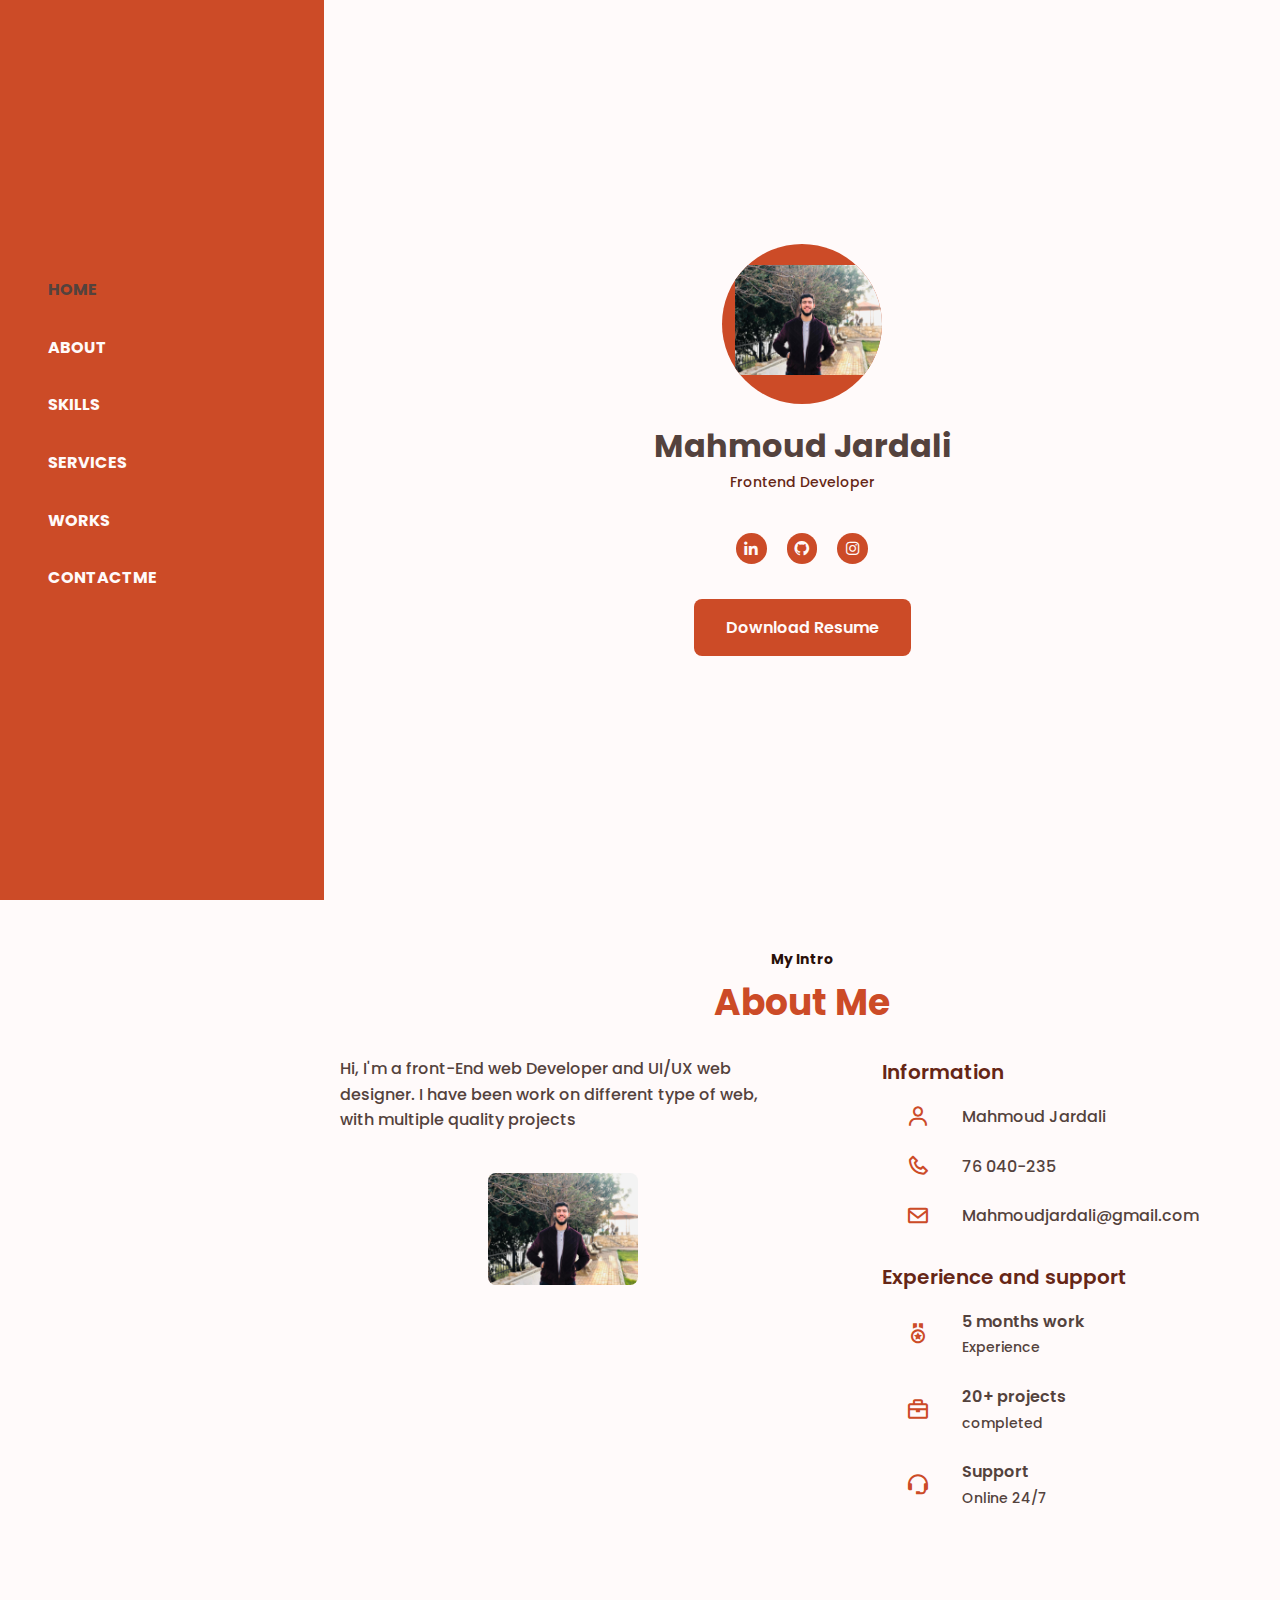
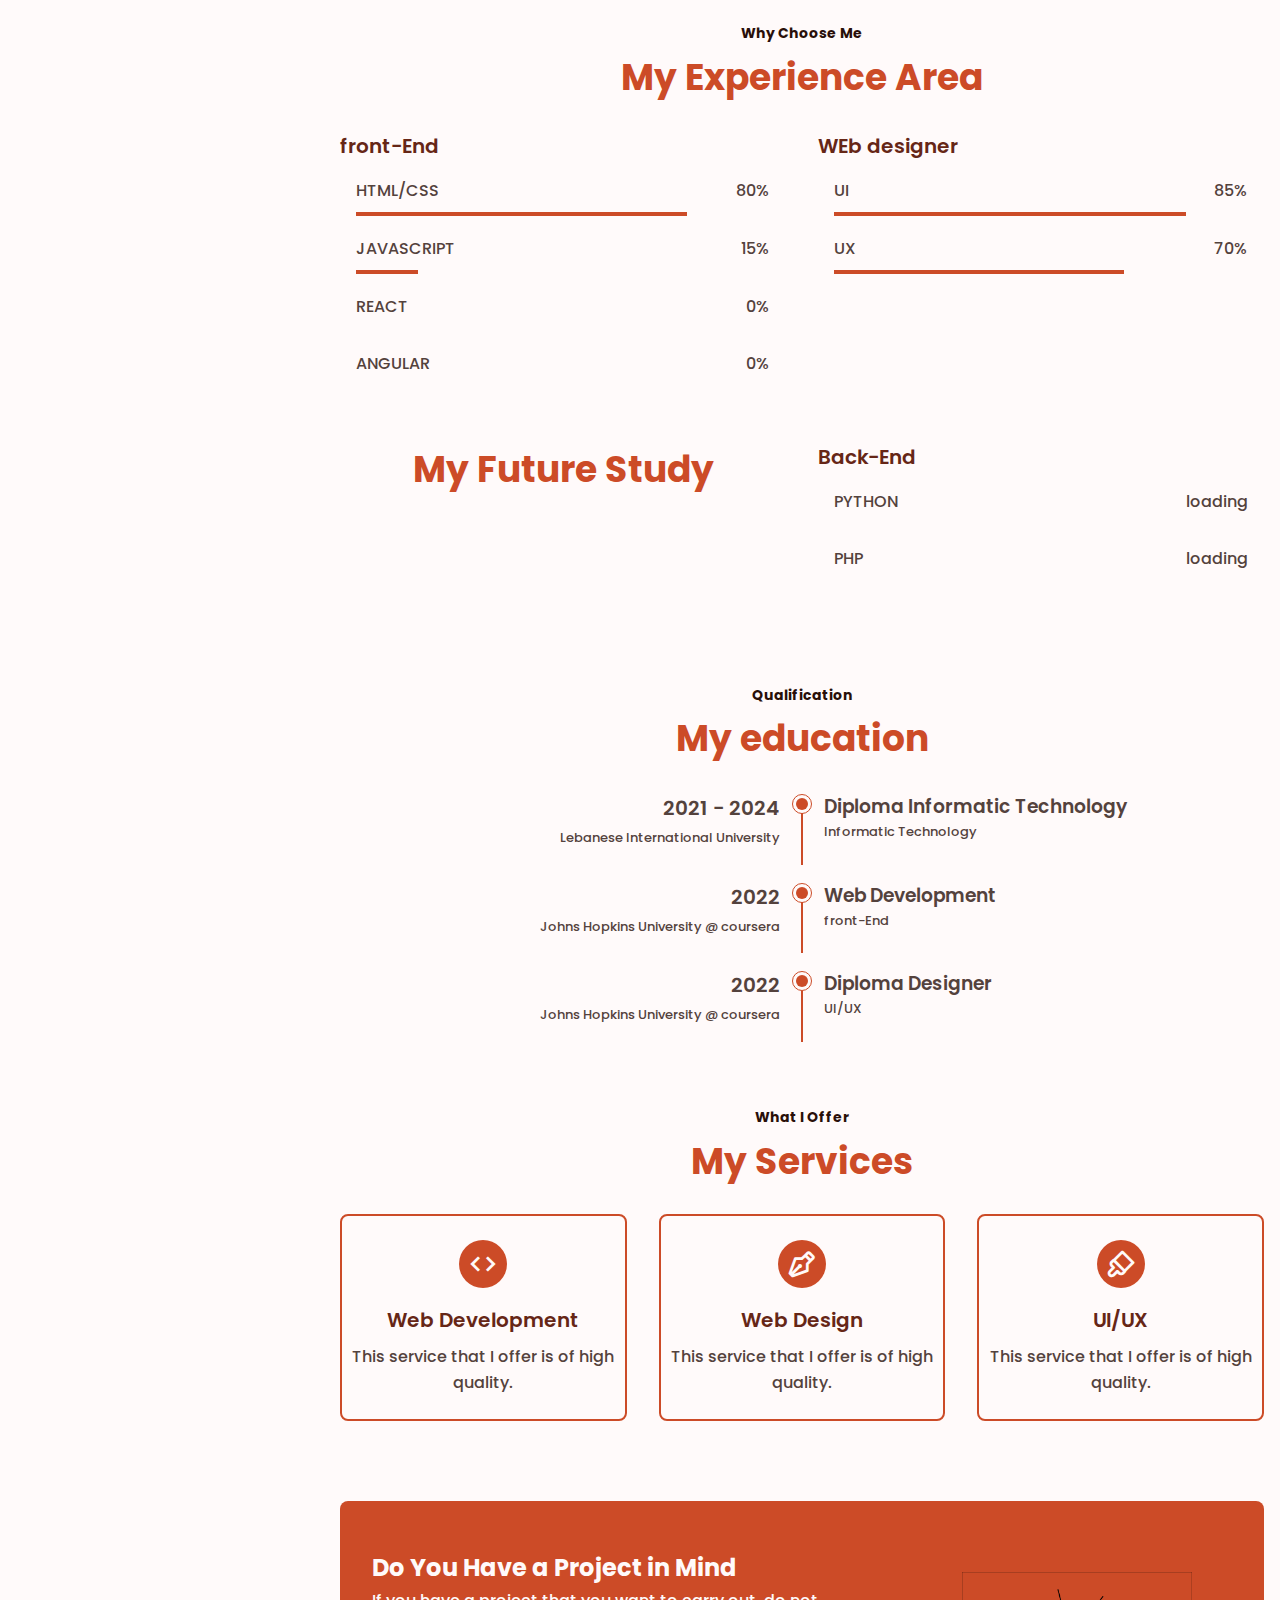
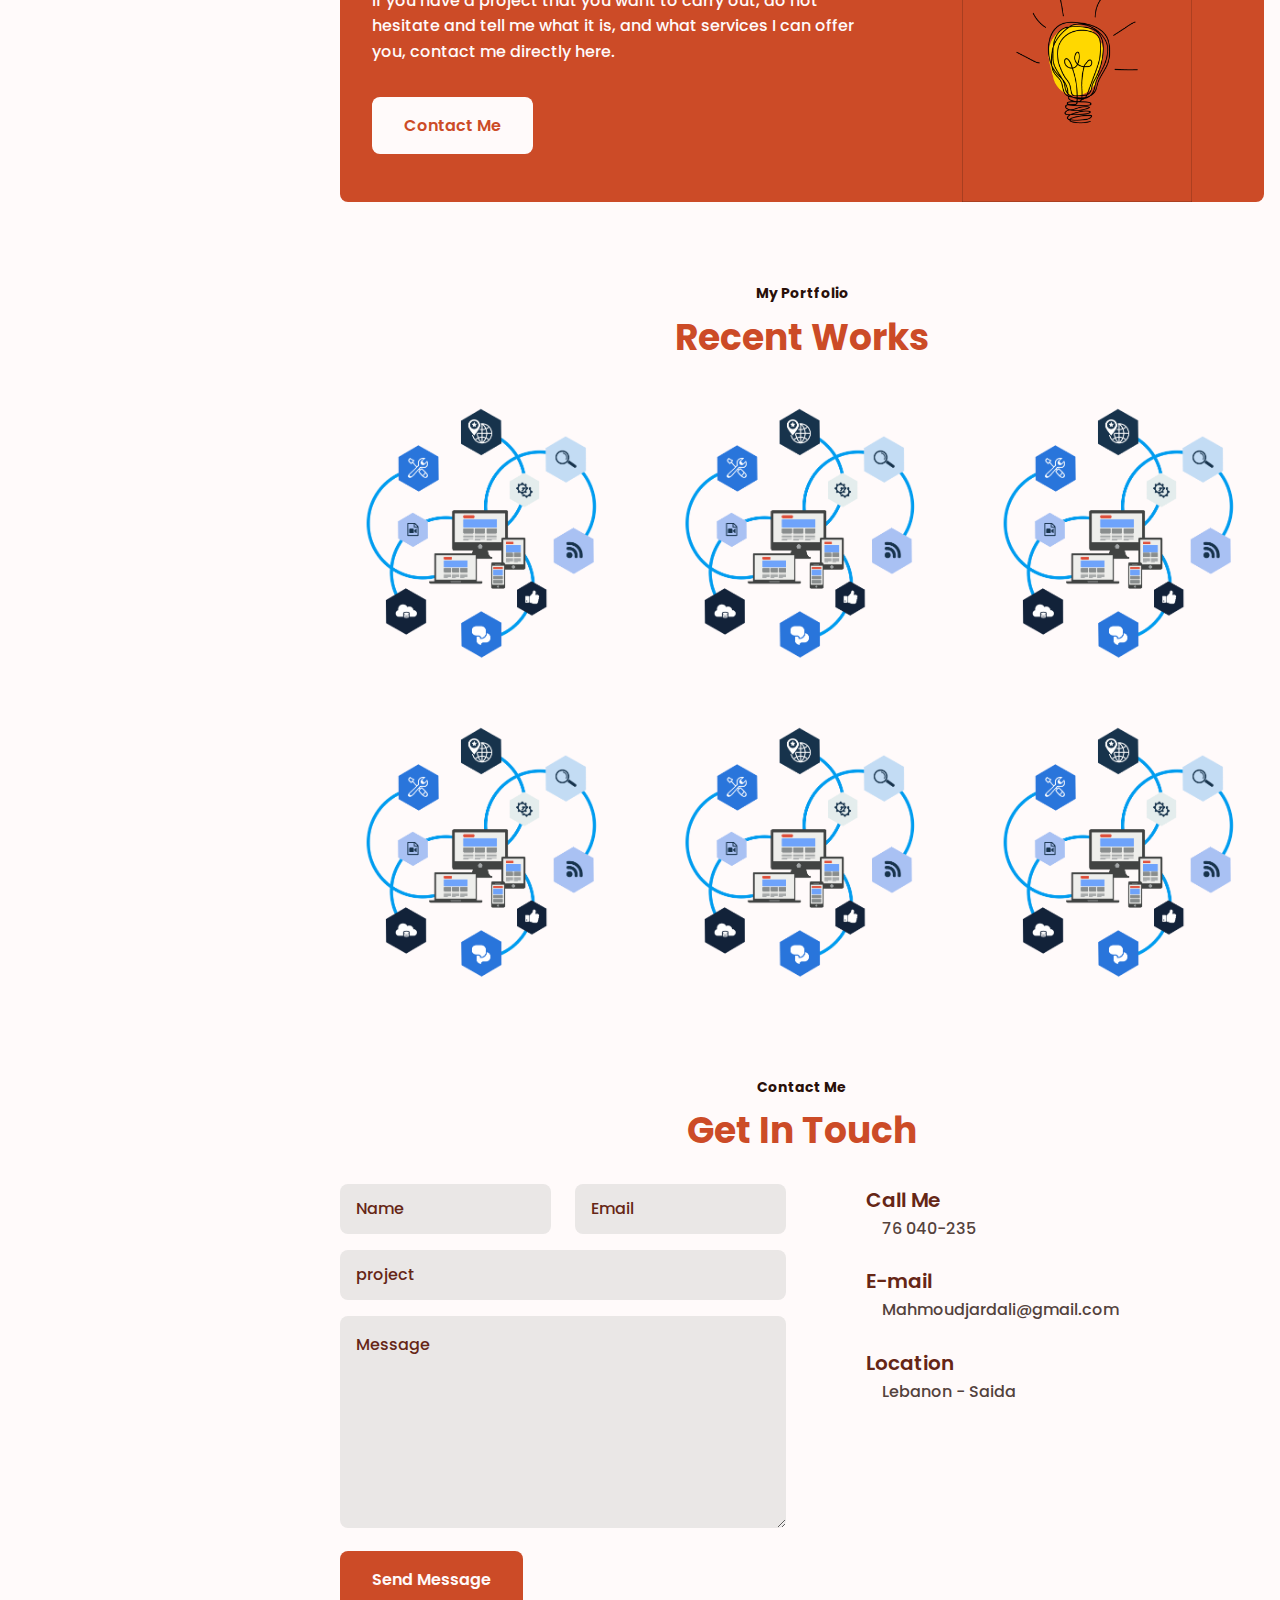
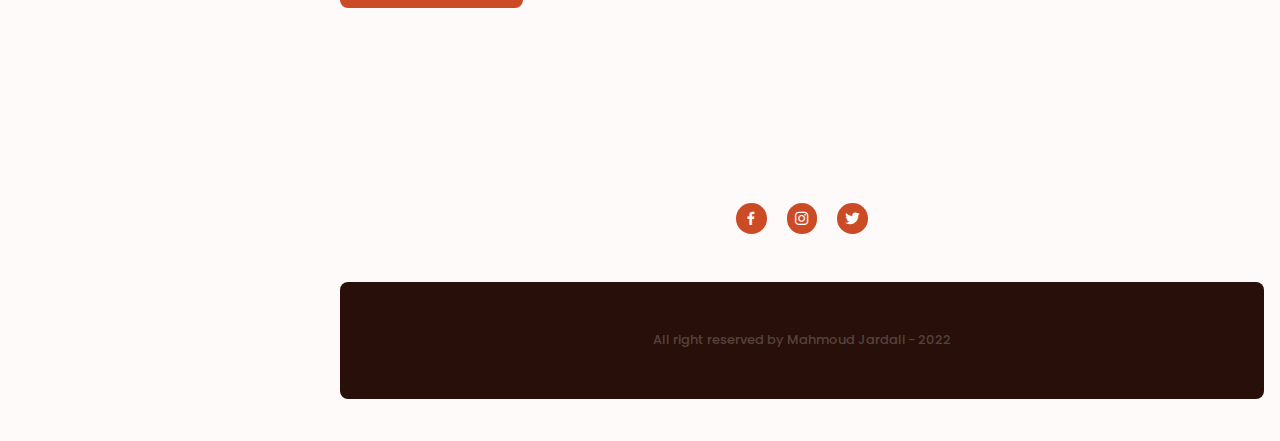
==== index.html @ f2638309 "Rename index.html.html to index.html" ====
<!DOCTYPE html>
<html>
    <head>
        <meta charset="UTF-8">
        <meta name="viewport" content="width=device-width, initial-scale=1.0">
        <link rel="stylesheet" href="style.css">
        <link href='https://unpkg.com/boxicons@2.1.2/css/boxicons.min.css' rel='stylesheet'>
        <title>Portfolio </title>
    </head>
    <body>
        <!----------------------header---------------------->
        <header class="header-1">
            <nav class="nav bd-grid">
                <div class="nav__toggle" id="nav-toggle">
                    <i class='bx bx-menu'></i>
                </div>

                <div>
                    <a href="#" class="nav__logo">Mahmoud</a>
                </div>

                <div class="nav__menu" id="nav-menu">
                    <div class="nav__close" id="nav-close">
                        <i class='bx bx-x'></i>
                    </div>

                    <ul class="nav__list">
                        <li class="nav__item"><a href="#home" class="nav__link active">home</a></li>
                        <li class="nav__item"><a href="#about" class="nav__link">about</a></li>
                        <li class="nav__item"><a href="#skills" class="nav__link">skills</a></li>
                        <li class="nav__item"><a href="#services" class="nav__link">services</a></li>
                        <li class="nav__item"><a href="#works" class="nav__link">works</a></li>
                        <li class="nav__item"><a href="#contact" class="nav__link">contactme</a></li>
                    </ul>
                </div>
            </nav>
        </header>


        <!----------------------Main---------------------->
        <main class="main-1">
            <!----------------------home---------------------->
            <section class="home" id="home">
                <div class="home__container bd-grid">
                    <div class="home__data">
                        <div class="home__img">
                            <img src="p.jpg" alt="">
                        </div>

                        <h1 class="home__tittle">Mahmoud Jardali</h1>
                        <span class="home__profession">Frontend Developer</span>

                        <div class="home__social">
                            <a href="#" class="home__social-link"><i class='bx bxl-linkedin'></i></a>
                            <a href="#" class="home__social-link"><i class='bx bxl-github'></i></a>
                            <a href="#" class="home__social-link"><i class='bx bxl-instagram'></i></a>
                        </div>

                        <a download="" href="#" class="button home__button">Download Resume</a>
                    </div>
                </div>
            </section>


            <!----------------------About---------------------->
            <section class="about section" id="about">
                <span class="section-subtitle">My Intro</span>
                <h2 class="section-title">About Me</h2>

                <div class="about__container bd-grid">
                    <div class="about__data">
                        <p class="about__description">Hi, I'm a front-End web Developer and UI/UX web designer. I have been work on different type of web, with multiple quality projects</p>
                        <img src="p.jpg" alt="" class="about__img">
                    </div>

                    <div>
                        <div class="about__information">
                            <h3 class="about__information-title">Information</h3>
                            <div class="about__information-data">
                                <i class='bx bx-user about__information-icon'></i>
                                <span>Mahmoud Jardali</span>
                            </div>
    
                            <div class="about__information-data">
                                <i class='bx bx-phone about__information-icon'></i>
                                <span>76 040-235</span>
                            </div>
    
                            <div class="about__information-data">
                                <i class='bx bx-envelope about__information-icon'></i>
                                <span>Mahmoudjardali@gmail.com</span>
                            </div>
                        </div>
    
                        
                        <div class="about__information">
                            <h3 class="about__information-title">Experience and support</h3>
    
                            <div class="about__information-data">
                                <i class='bx bx-medal about__information-icon'></i>
                                <div>
                                    <span class="about__information-subtitle">5 months work</span>
                                    <span class="about__information-subtitle-small">Experience</span>
                                </div>
                            </div>
    
                            <div class="about__information-data">
                                <i class='bx bx-briefcase about__information-icon'></i>
                                <div>
                                    <span class="about__information-subtitle">20+ projects</span>
                                    <span class="about__information-subtitle-small">completed</span>
                                </div>
                            </div>
    
                            <div class="about__information-data">
                                <i class='bx bx-support about__information-icon'></i>
                                <div>
                                    <span class="about__information-subtitle">Support</span>
                                    <span class="about__information-subtitle-small">Online 24/7</span>
                                </div>
                            </div>
                        </div>
                    </div>
                    
                </div>
            </section>


            <!----------------------skills---------------------->
            <section class="skills section" id="skills">
                <span class="section-subtitle">Why Choose Me</span>
                <h2 class="section-title">My Experience Area</h2>

                <div class="skills__container bd-grid">
                    <div class="skills__content">
                        <h3 class="skills__subtitle">front-End</h3>

                        <div class="skills__data">
                            <span class="skills__name">Html/Css</span>
                            <span class="skills__number">80%</span>
                            <span class="skills__bar skills__html"></span>
                        </div>

                        <div class="skills__data">
                            <span class="skills__name">JavaScript</span>
                            <span class="skills__number">15%</span>
                            <span class="skills__bar skills__js"></span>
                        </div>

                        <div class="skills__data">
                            <span class="skills__name">React</span>
                            <span class="skills__number">0%</span>
                            <span class="skills__bar skills__react"></span>
                        </div>

                        <div class="skills__data">
                            <span class="skills__name">Angular</span>
                            <span class="skills__number">0%</span>
                            <span class="skills__bar skills__angular"></span>
                        </div>
                    </div>

                    <div class="skills__content">
                        <h3 class="skills__subtitle">WEb designer</h3>

                        <div class="skills__data">
                            <span class="skills__name">UI</span>
                            <span class="skills__number">85%</span>
                            <span class="skills__bar skills__ui"></span>
                        </div>

                        <div class="skills__data">
                            <span class="skills__name">UX</span>
                            <span class="skills__number">70%</span>
                            <span class="skills__bar skills__ux"></span>
                        </div>

                
                    </div>


                    
                <h2 class="section-title future">My Future Study</h2>


                    <div class="skills__content">
                        <h3 class="skills__subtitle">Back-End</h3>

                        <div class="skills__data">
                            <span class="skills__name">python</span>
                            <span class="skills__number">loading</span>
                            <span class="skills__bar skills__python"></span>
                        </div>

                        <div class="skills__data">
                            <span class="skills__name">php</span>
                            <span class="skills__number">loading</span>
                            <span class="skills__bar skills__php"></span>
                        </div>

                
                    </div>
                </div>
            </section>


            <!----------------------education---------------------->
            <section class="education section">
                <span class="section-subtitle">Qualification</span>
                <h2 class="section-title">My education</h2>

                <div class="education__container bd-grid">
                    <div class="education__content">
                        <div>
                            <h3 class="education__year">2021 - 2024</h3>
                            <span class="education__university">Lebanese International University</span>
                        </div>

                        <div class="education__time">
                            <span class="education__rounder"></span>
                            <span class="education__line"></span>
                        </div>

                        <div>
                            <h3 class="eductaion__race">Diploma Informatic Technology</h3>
                            <span class="education__specialty">Informatic Technology</span>
                        </div>
                    </div>


                    <div class="education__content">
                        <div>
                            <h3 class="education__year">2022</h3>
                            <span class="education__university">Johns Hopkins University @ coursera</span>
                        </div>

                        <div class="education__time">
                            <span class="education__rounder"></span>
                            <span class="education__line"></span>
                        </div>

                        <div>
                            <h3 class="eductaion__race">Web Development</h3>
                            <span class="education__specialty">front-End</span>
                        </div>
                    </div>

                    <div class="education__content">
                        <div>
                            <h3 class="education__year">2022</h3>
                            <span class="education__university">Johns Hopkins University @ coursera</span>
                        </div>

                        <div class="education__time">
                            <span class="education__rounder"></span>
                            <span class="education__line"></span>
                        </div>

                        <div>
                            <h3 class="eductaion__race">Diploma Designer</h3>
                            <span class="education__specialty">UI/UX</span>
                        </div>
                    </div>
                    
                </div>
            </section>


            <!----------------------services---------------------->
            <section class="services section" id="services">
                <span class="section-subtitle">What I Offer</span>
                <h2 class="section-title">My Services</h2>

                <div class="services__container bd-grid">
                    <div class="services__content">
                        <i class="bx bx-code services__icon"></i>
                        <h3 class="services__title">Web Development</h3>
                        <p class="services__description">This service that I offer is of high quality.</p>
                    </div>
    
                    <div class="services__content">
                        <i class="bx bx-pen services__icon"></i>
                        <h3 class="services__title">Web Design</h3>
                        <p class="services__description">This service that I offer is of high quality.</p>
                    </div>
    
                    <div class="services__content tab">
                        <i class="bx bx-brush services__icon"></i>
                        <h3 class="services__title">UI/UX</h3>
                        <p class="services__description">This service that I offer is of high quality.</p>
                    </div>
                </div>

                
                </div>
            </section>


            <!----------------------Project IN Mind---------------------->
            <section class="project section">
                <div class="project__container bd-grid">
                    <div class="project__data">
                        <h2 class="section__title project__title">Do You Have a Project in Mind</h2>
                        <p class="project__description">If you have a project that you want to carry out, do not hesitate and tell me what it is, and what services I can offer you, contact me directly here.</p>
                        <a href="#contact" class="button button__light">Contact Me</a>
                    </div>

                    <img src="1.png" alt="" class="project__img">
                </div>
            </section>


            <!----------------------Works---------------------->
            <section class="works section" id="works">
                <span class="section-subtitle">My Portfolio</span>
                <h2 class="section-title">Recent Works</h2>

                <div class="works__container bd-grid">
                    <div class="works__img">
                        <img src="2.png">

                        <div class="works__data">
                            <a href="#" class="works__links"><i class="bx bx-link-alt"></i></a>
                            <span class="works__title">Work 1</span>
                        </div>
                    </div>

                    

                    <div class="works__img">
                        <img src="2.png">

                        <div class="works__data">
                            <a href="#" class="works__link"><i class="bx bx-link-alt"></i></a>
                            <span class="works__title">Work 2</span>
                        </div>
                    </div>

                    <div class="works__img">
                        <img src="2.png">

                        <div class="works__data">
                            <a href="#" class="works__link"><i class="bx bx-link-alt"></i></a>
                            <span class="works__title">Work 3</span>
                        </div>
                    </div>

                    <div class="works__img">
                        <img src="2.png">

                        <div class="works__data">
                            <a href="#" class="works__link"><i class="bx bx-link-alt"></i></a>
                            <span class="works__title">Work 4</span>
                        </div>
                    </div>

                    <div class="works__img">
                        <img src="2.png">

                        <div class="works__data">
                            <a href="#" class="works__link"><i class="bx bx-link-alt"></i></a>
                            <span class="works__title">Work 5</span>
                        </div>
                    </div>

                    <div class="works__img">
                        <img src="2.png">

                        <div class="works__data">
                            <a href="#" class="works__link"><i class="bx bx-link-alt"></i></a>
                            <span class="works__title">Work 6</span>
                        </div>
                    </div>
                </div>
            </section>


             <!----------------------Contact---------------------->
            <section class="contact section" id="contact">
                <span class="section-subtitle">Contact Me</span>
                <h2 class="section-title">Get In Touch</h2>

                <div class="contact__container bd-grid">
                    <form action="" class="contact__form">
                        <div class="contact__inputs">
                            <input type="text" placeholder="Name" class="contact__input">
                            <input type="mail" placeholder="Email" class="contact__input">
                        </div>

                        <input type="text" placeholder="project" class="contact__input">
                   
                        <textarea class="contact__input" name="" id="" cols="0" rows="10" placeholder="Message"></textarea>
                    
                        <input type="submit" value="Send Message" class="button contact__button">
                    </form>

                    <div>
                        <div class="contact__info">
                            <h3 class="contact__subtitle">Call Me</h3>
                            <span class="contact__text">76 040-235</span>
                        </div>

                        <div class="contact__info">
                            <h3 class="contact__subtitle">E-mail</h3>
                            <span class="contact__text">Mahmoudjardali@gmail.com</span>
                        </div>

                        <div class="contact__info">
                            <h3 class="contact__subtitle">Location</h3>
                            <span class="contact__text">Lebanon - Saida</span>
                        </div>
                    </div>
                </div>
            </section>


             <!----------------------footer---------------------->
            <footer class="footer section">
                <div class="footer container bd-grid">
                    <h1 class="footer__title">Mahmoud</h1>
                    <p class="footer__description">I am Mahmoud and this is my personal wesite, cosult me here</p>

                    <div class="footer__social">
                        <a href="#" class="footer__link"><i class="bx bxl-facebook"></i></a>
                        <a href="#" class="footer__link"><i class="bx bxl-instagram"></i></a>
                        <a href="#" class="footer__link"><i class="bx bxl-twitter"></i></a>
                    </div>

                    <p class="footer__copy">All right reserved by Mahmoud Jardali - 2022</p>
                </div>
            </footer>


        </main>


        <script src="main.js"></script>
    </body>
</html>
---- style.css ----
@import url('https://fonts.googleapis.com/css2?family=Poppins:wght@300;400;500;600;700&display=swap');

:root{
    --header-height:3rem;
    --nav-width: 324px;
    --font-medium: 500;
    --font-semi-bold: 600;
    --font-bold: 700;
    --first-color: #cc4b27;
    --first-color-dark: #662616;
    --first-color-darken: #290f09;
    --text-color: #54423d;
    --first-color-light: #eae7e6;
    --first-color-lighten: #fffafa;
    --body-font:'poppins', sans-serif;
    --h1-font-size: 1.5rem;
    --h2-font-size: 1.25rem;
    --h3-font-size: 1rem;
    --normal-font-size: 0.938rem;
    --small-font-size: .813rem;
    --smaller-font-size: .75rem;
    --mb-1: .5rem;
    --mb-2: 1rem;
    --mb-3: 1.5rem;
    --mb-4: 2rem;
    --mb-5: 2.5rem;
    --z-fixed: 100;
}
@media screen and (min-width: 768px){
    :root{
        --h1-font-size: 2.25rem;
        --h2-font-size: 1.5rem;
        --h3-font-size: 1.25rem;
        --normal-font-size: 1rem;
        --small-font-size: .875rem;
        --smaller-font-size: .813rem;
    }
}

*,::before, ::after{
    box-sizing: border-box;
}


html{
    scroll-behavior: smooth;
}


body{
    margin: var(--header-height) 0 0 0;
    font-family: var(--body-font);
    font-size: var(--normal-font-size);
    font-weight: var(--font-medium);
    background-color: var(--first-color-lighten);
    color: var(--text-color);
    line-height: 1.6;
}


h1,h2,h3,p{
    margin: 0;
}

h3{
    font-weight: var(--font-semi-bold);
}

ul{
    margin: 0;
    padding: 0;
    list-style: none;
}

a{
    text-decoration: none;
    color: var(--text-color);
}

img{
    max-width: 100%;
    height: auto;
    display: block;
}

.section{
    padding: 4rem 0 2rem;
}

.section-title{
    font-size: var(--h1-font-size);
    color: var(--first-color);
    margin-bottom: var(--mb-3);
    text-align: center;
}

.section-subtitle{
    display: block;
    font-size: var(--small-font-size);
    color: var(--first-color-darken);
    text-align: center;
    font-weight: var(--font-bold);
    margin-bottom: .25rem;

}


.bd-grid{
    max-width: 1024px;
    display: grid;
    grid-template-columns: 100%;
    column-gap: 2rem;
    width: calc(100% - 2rem);
    margin-left: var(--mb-2);
    margin-right: var(--mb-2);
}

.header-1{
    width: 100%;
    position: fixed;
    top: 0;
    left: 0;
    z-index: var(--z-fixed);
    background-color: var(--first-color-lighten);
    box-shadow: 0 2px 4px rgba(0, 0, 0, .1);
}

.nav{
    height: var(--header-height);
    display: flex;
    justify-content: space-between;
    align-items: center;
}
.nav__menu{
    position: fixed;
    top: 0;
    left: -100%;
    width: 90%;
    height: 100vh;
    padding: 3rem;
    display: flex;
    align-items: center;
    background-color: var(--first-color);
    transition: .5s;
}

.nav__close{
    position: absolute;
    top: 1rem;
    right: 1rem;
    font-size: 2rem;
    color: var(--first-color-dark);
    cursor: pointer;
}

.nav__item{
    margin-bottom: var(--mb-4);
}

.nav__link{
    font-size: 1rem;
    text-transform: uppercase;
    color: var(--first-color-lighten);
    font-weight: var(--font-bold);
    transition: .3s;
}

.nav__link:hover{
    color: var(--text-color);
}
.nav__toggle{
    color: var(--first-color-darken);
    font-size: 1.3rem;
    cursor: pointer;
}

.show{
    left: 0;
}

.active{
    color: var(--text-color);
}



.home__container{
    height: calc(100vh - var(--header-height));
    align-items: center;
}

.home__data{
    display: flex;
    flex-direction: column;
    align-items: center;
    height: max-content;
    text-align: center;
}

.home__img{
    padding-top: 1.3rem;
    padding-left: .8rem;
    width: 160px;
    height: 160px;
    background-color: var(--first-color);
    border-radius: 50%;
    overflow: hidden;
    margin-bottom: var(--mb-2);
}


.home__img img{
    width: 155px;
}

.home__title{
    font-size: var(--h1-font-size);
    color: var(--first-color);
    font-weight: var(--font-semi-bold);

}

.home__profession{
    font-size: var(--small-font-size);
    color: var(--first-color-dark);
    margin-bottom: var(--mb-5);
}

.home__social-link{
    display: inline-flex;
    background-color: var(--first-color);
    color: var(--first-color-lighten);
    font-size: 1.1rem;
    border-radius: 50%;
    padding: .40rem;
    margin: 0 var(--mb-1);
    transition: .3s;

}
.home__social{
    margin-bottom: 35px;
}
.home__social-link:hover{
    background-color: var(--first-color-dark);
}

.home__button{
    width: 100%;

}
.button{
    display: inline-block;
    background-color: var(--first-color);
    color: var(--first-color-lighten);
    padding: 1rem 2rem;
    font-weight: var(--font-semi-bold);
    border-radius: .5rem;
    transition: .3s;
}

.button:hover{
    background-color: var(--first-color-dark);
}

.button__light{
    background-color: var(--first-color-lighten);
    color: var(--first-color-lighten);
}

.button__light:hover{
    color: var(--first-color-light);
}

.about__container{
    row-gap: 2rem;
}

.about__data{
    text-align: center;
}

.about__description{
    margin-bottom: var(--mb-4);
}

.about__img{
    width: 150px;
    border-radius: .5rem;
    margin: 0 auto;
}

.about__information{
    margin-bottom: var(--mb-4);
}

.about__information-title{
    font-size: var(--h3-font-size);
    color: var(--first-color-dark);
    margin-bottom: var(--mb-2);
}

.about__information-data{
    display: flex;
    align-items: center;
    padding-left: 1.5rem;
    margin-bottom: var(--mb-3);
}

.about__information-icon{
    font-size: 1.5rem;
    color: var(--first-color);
    margin-right: var(--mb-4);
}

.about__information-subtitle{
    display: block;
    font-weight: var(--font-semi-bold);
}

.about__information-subtitle-small{
    font-size: var(--small-font-size);
}

.skills__container{
    row-gap: 2rem;
}

.skills__subtitle{
    font-size: var(--h3-font-size);
    color: var(--first-color-dark);
    margin-bottom: var(--mb-2);
}

.skills__data{
    position: relative;
    display: flex;
    justify-content: space-between;
    margin: 0 var(--mb-2);
    margin-bottom: var(--mb-4);
}

.skills__name{
    text-transform: uppercase;
}

.skills__bar{
    position: absolute;
    bottom: -.75rem;
    height: .25rem;
    background-color: var(--first-color);
}

.skills__html{
    width: 80%;
}

.skills__js{
    width: 15%;
}

.skills__react{
    width: 0%;
}

.skills__angular{
    width: 0%;
}

.skills__ui{
    width: 85%;
}
.skills__ux{
    width: 70%;
}

.education__container{
    row-gap: 2rem;
}

.education__content{
    display: grid;
    grid-template-columns: 1fr max-content 1fr;
}

.education__year, .education__race{
    font-size: var(--h3-font-size);
    margin-bottom: .25rem;
}

.education__university, .education__specialty{
    display: block;
    font-size: var(--smaller-font-size);
}

.education__year, .education__university{
    text-align: right;
}

.eductaion__time{
    padding: 0 1rem;
    justify-self: center;
}
.education__rounder, .education__line{
    margin: 0 1rem;
}
.education__rounder{
    position: relative;
    display: inline-block;
    width: 12px;
    height: 12px;
    background-color: var(--first-color);
    border-radius: 50%;
}

.education__rounder::before{
    content: '';
    position: absolute;
    transform: translate(-4px, -4px);
    width: 20px;
    height: 20px;
    border: 1px solid var(--first-color);
    border-radius: 50%;

}

.education__line{
    display: block;
    height: 90%;
    width: 2px;
    background-color: var(--first-color);
    transform: translate(5px, -4px);
}

.services__container{
    row-gap: 2rem;
}

.services__content{
    padding: 1.5rem .5rem;
    border: 2px solid var(--first-color);
    border-radius: .5rem;
    text-align: center;
}

.services__icon{
    font-size: 2rem;
    padding: .5rem;
    background-color: var(--first-color);
    color: var(--first-color-lighten);
    border-radius: 50%;
    margin-bottom: var(--mb-2);
}

.services__title{
    font-size: 1.25rem;
    color: var(--first-color-dark);
    margin-bottom: var(--mb-1);
}

.services__content, .services__icon, .services__description, .services__title{
    transition: .5s ease;
}

.services__content:hover{
    background-color: var(--first-color);
}

.services__content:hover .services__icon{
    background-color: var(--first-color-lighten);
    color: var(--first-color);
}

.services__content:hover .services__title{
    color: var(--first-color-lighten);
}

.services__content:hover .services__description{
    color: var(--first-color-lighten);
}

.project{
    background-color: var(--first-color);
    padding-bottom: 0;
}

.project__container{
    row-gap: 2rem;
}

.project__data{
    text-align: center;
}

.project__title, .project__description{
    color: var(--first-color-lighten);
}

.project__description{
    margin-bottom: var(--mb-4);
}

.project__img{
    width: 220px;
    justify-self: center;
}

.button__light{
    color: var(--first-color);
}

.works__container{
    justify-items: center;
    row-gap: 2rem;
}

.works__img{
    position: relative;
    overflow: hidden;
    border-radius: .5rem;
}

.works__data{
    position: absolute;
    bottom: -100%;
    width: 100%;
    height: 100%;
    display: flex;
    flex-direction: column;
    justify-content: center;
    align-items: center;
    background-color: rgba(204, 75, 44, .7);
    border-radius: .5rem;
    transition: .3s;
}

.works__link{
    display: inline-flex;
    font-size: 1.5rem;
    background-color: var(--first-color-lighten);
    color: var(--first-color);
    padding: .25rem;
    border-radius: .25rem;
    margin-bottom: var(--mb-2);
}

.works__title{
    font-size: var(--h2-font-size);
    color: var(--first-color-lighten);
}

.works__img:hover .works__data{
    bottom: 0;
    top
}

.contact__container{
    row-gap: 2rem;
}

.contact__input{
    width: 100%;
    padding: 1rem;
    outline: none;
    border: none;
    background-color: var(--first-color-light);
    font-size: var(--normal-font-size);
    margin-bottom: var(--mb-2);
    border-radius: .5rem;
}

.contact ::placeholder{
    color: var(--first-color-dark);
    font-family: var(--body-font);
    font-weight: var(--font-medium);
}

.contact__button{
    outline: none;
    border: none;
    font-family: var(--body-font);
    font-size: var(--normal-font-size);
    cursor: pointer;
}

.contact__info{
    margin-bottom: var(--mb-3);
}

.contact__subtitle{
    font-size: var(--h3-font-size);
    color: var(--first-color-dark);
    margin-bottom: mb1;
}

.contact__text{
    display: block;
    padding-left: 1rem;
}

.footer{
    background-color: var(--first-color-darken);
    color: var(--first-color-lighten);
    text-align: center;
}

.footer__title{
    font-size: var(--h1-font-size);
    margin-bottom: var(--mb-2);
}

.footer__description{
    margin-bottom: var(--mb-2);
}

.footer__social{
    margin-bottom: 3rem;
}

.footer__link{
    display: inline-flex;
    background-color: var(--first-color);
    color: var(--first-color-lighten);
    font-size: 1.1rem;
    border-radius: 50%;
    padding: .4rem;
    margin: 0 var(--mb-1);
    transition: .3s;
}

.footer__link:hover{
    background-color: var(--first-color-lighten);
    color: var(--first-color);
}

.footer__copy{
    font-size: var(--smaller-font-size);
    color: var(--text-color);
}


@media screen and (min-width: 768px){
    .home__button{
        width: initial;
    }

    .nav__menu{
        width: var(--nav-width);
    }

    .about__container,
    .skills__container,
    .services__container,
    .project__container,
    .contact__container,
    .contact__inputs{
        grid-template-columns: repeat(2, 1fr);
    }
    .about__data{
        text-align: initial;
    }

    .about__description{
        margin-bottom: var(--mb-5);
    }

    .aout__img{
        width: 220px;
    }

    .about__information{
        padding-left: 4rem;
    }

    .eductaion__time{
        padding: 0 2rem;
    }

    .tab{
        width: 207%;
    }

    .project{
        background: none;
    }

    .project__container{
        background-color: var(--first-color);
        grid-template-columns: 2fr 1.2fr;
        padding: 0 2rem;
        border-radius: .5rem;
    }

    .project__data{
        padding: 3rem 0;
    }

    .project__title, .project__data{
        text-align: initial;   
    }

    .project__img{
        width: 230px;
        align-self: flex-end;
    }

    .contact__inputs{
        display: grid;
        column-gap: 1.5rem;
    }

    .contact__info{
        padding-left: 3rem;
    }

    .footer{
        background: none;
    }

    .footer__copy{
        background-color: var(--first-color-darken);
        padding: 3rem 0;
        border-radius: .5rem;
    }
}


@media screen and (min-width: 1024px){
    body{
        margin: 0;
        padding-left: var(--nav-width);
    }

    .header-1{
        width: 0;
    }

    .nav__toggle, .nav__logo, .nav__close{
        display: none;
    }

    .nav__menu{
        left: 0;
    }

    .home__container{
        height: 100vh;
    }

    .section{
        padding: 3rem 0 2rem;
    }

    .bd-grid{
        margin-left: auto;
        margin-right: auto;
    }

    .services__container, .works__container {
        grid-template-columns: repeat(3,1fr);
    }

    .tab{
        width: 100%;
    }


}
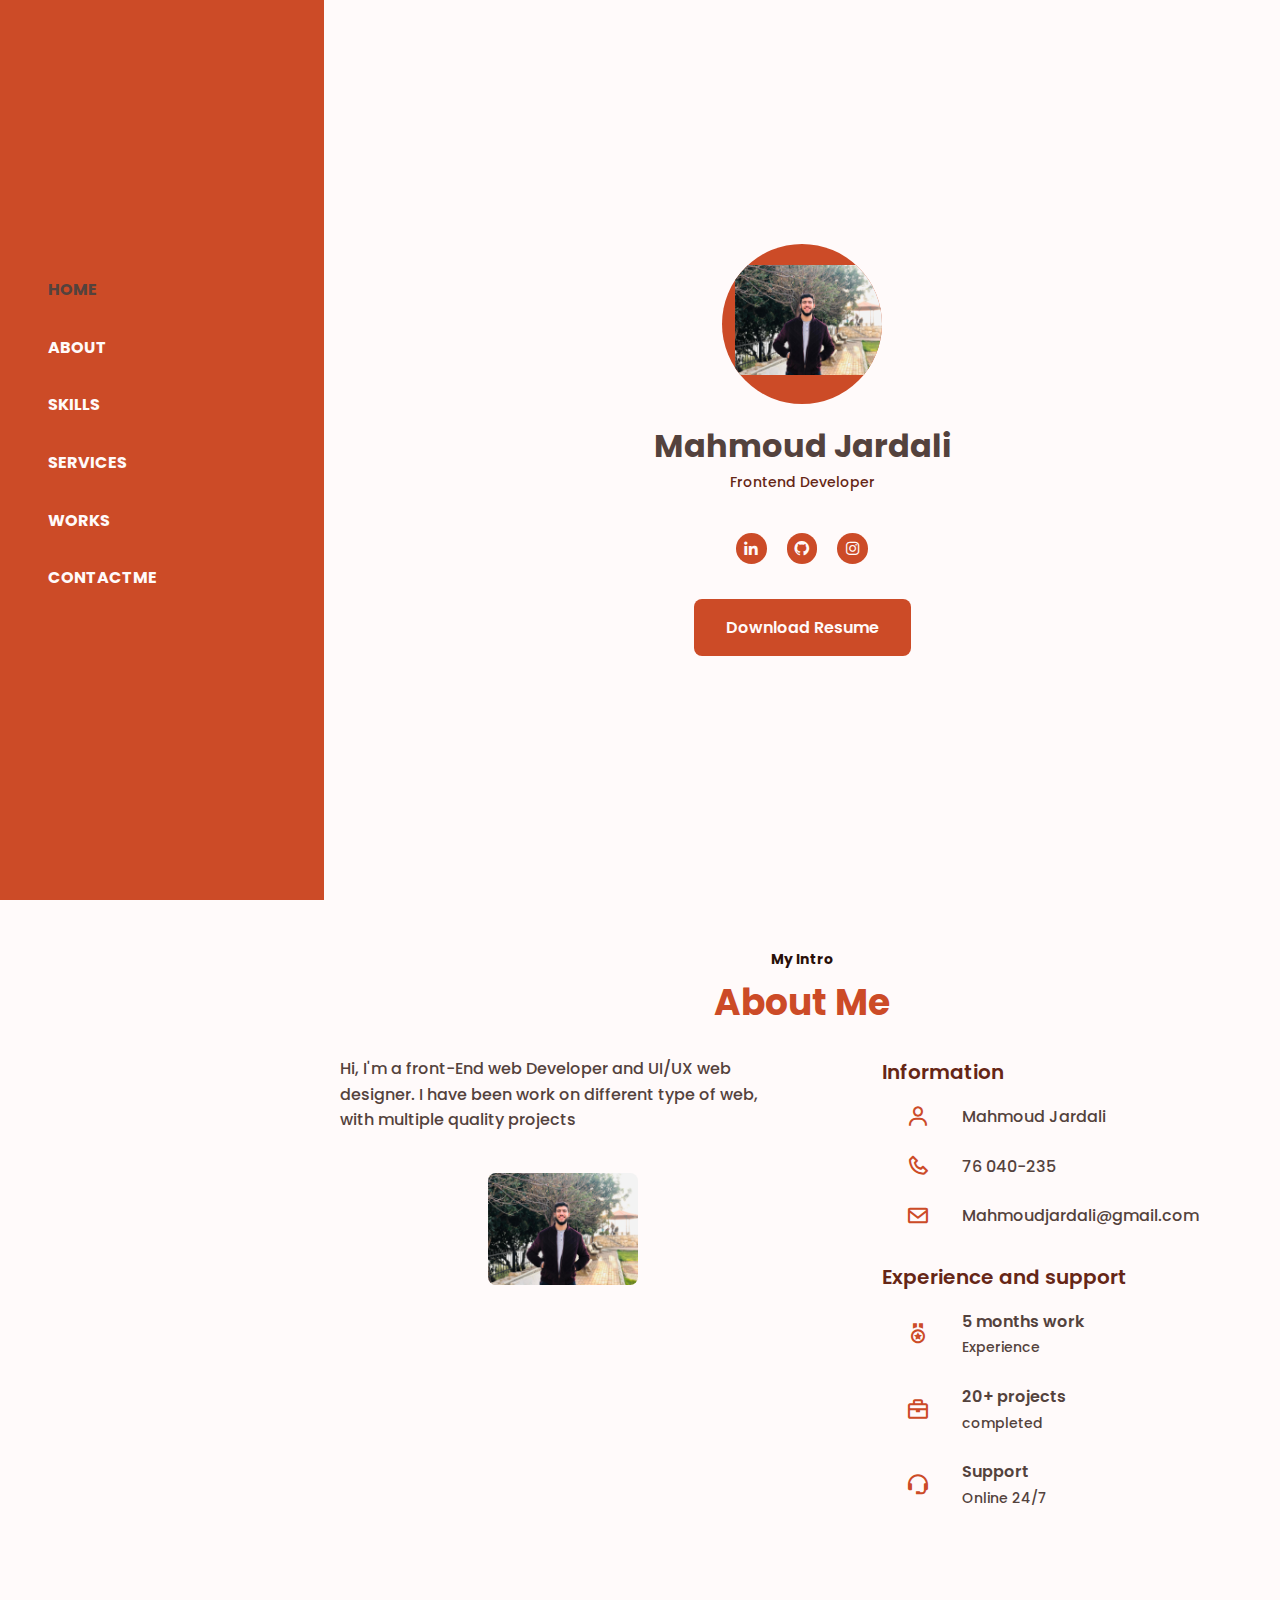
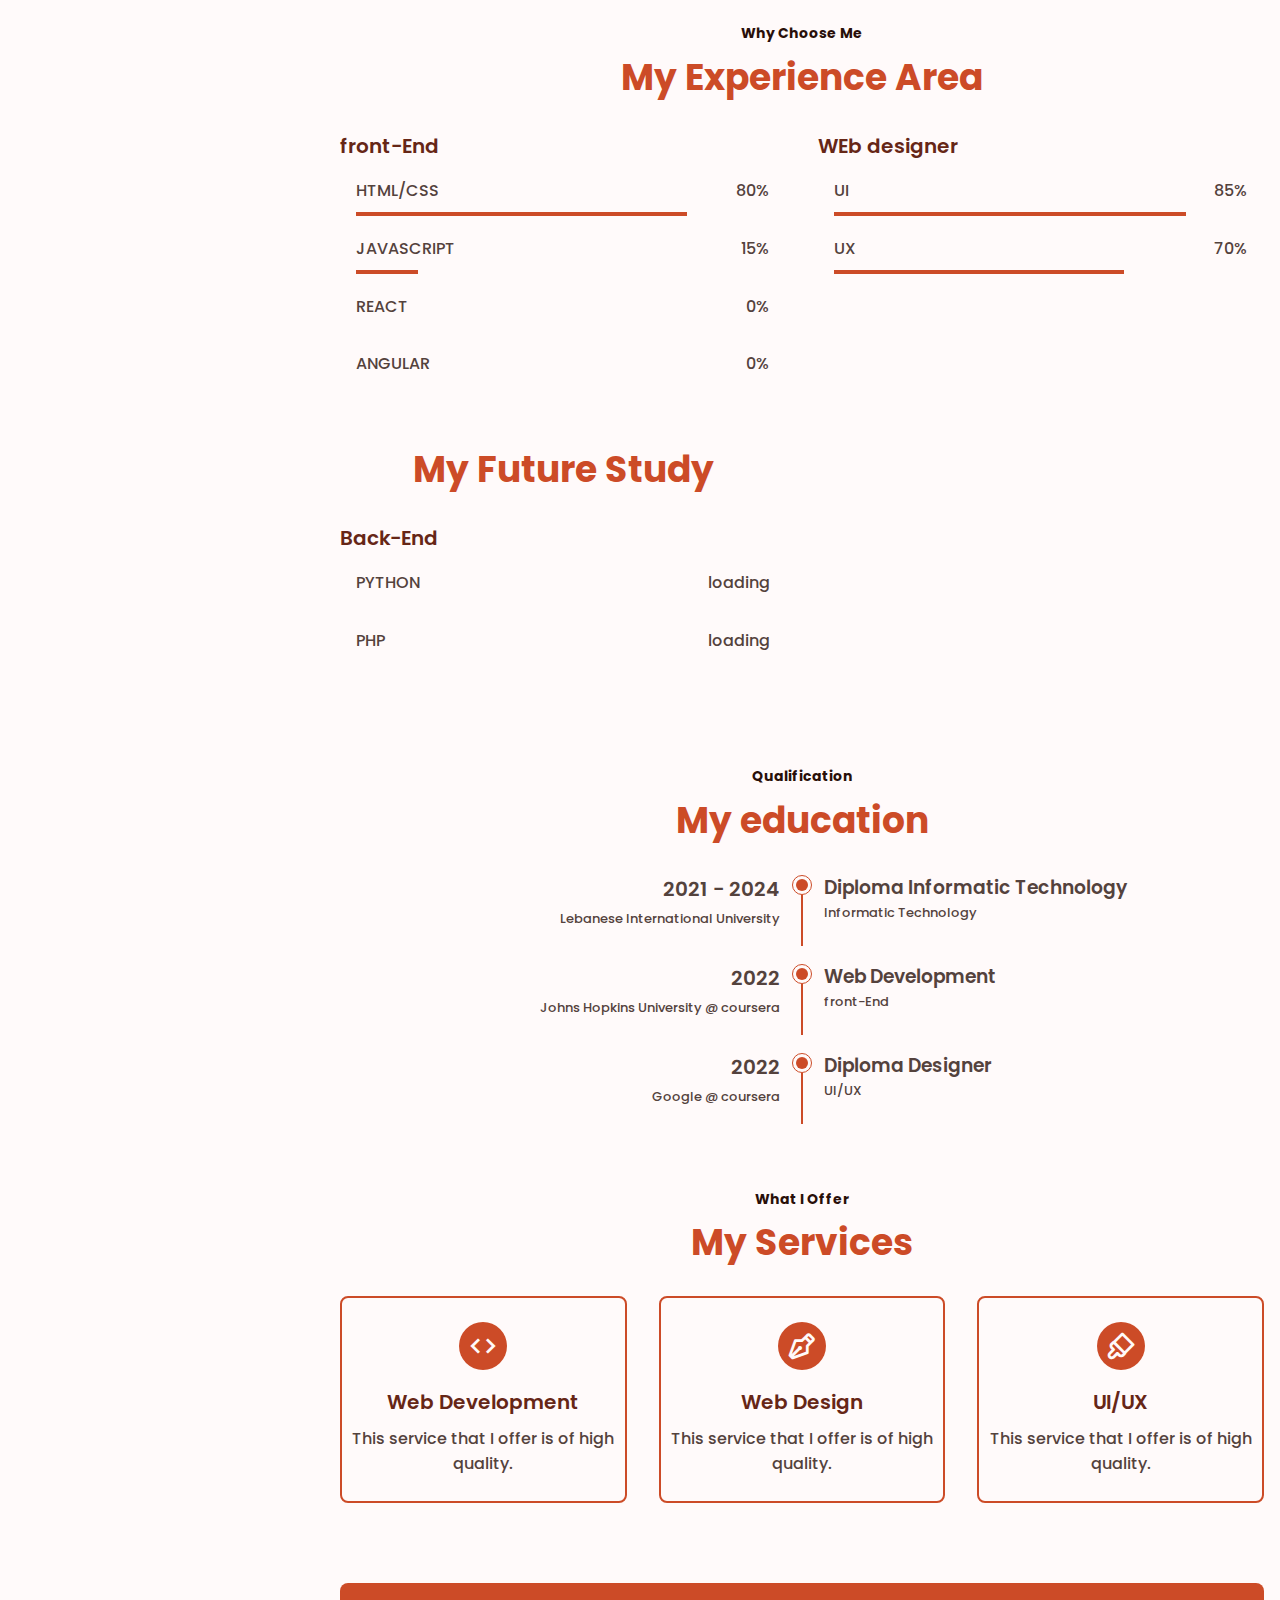
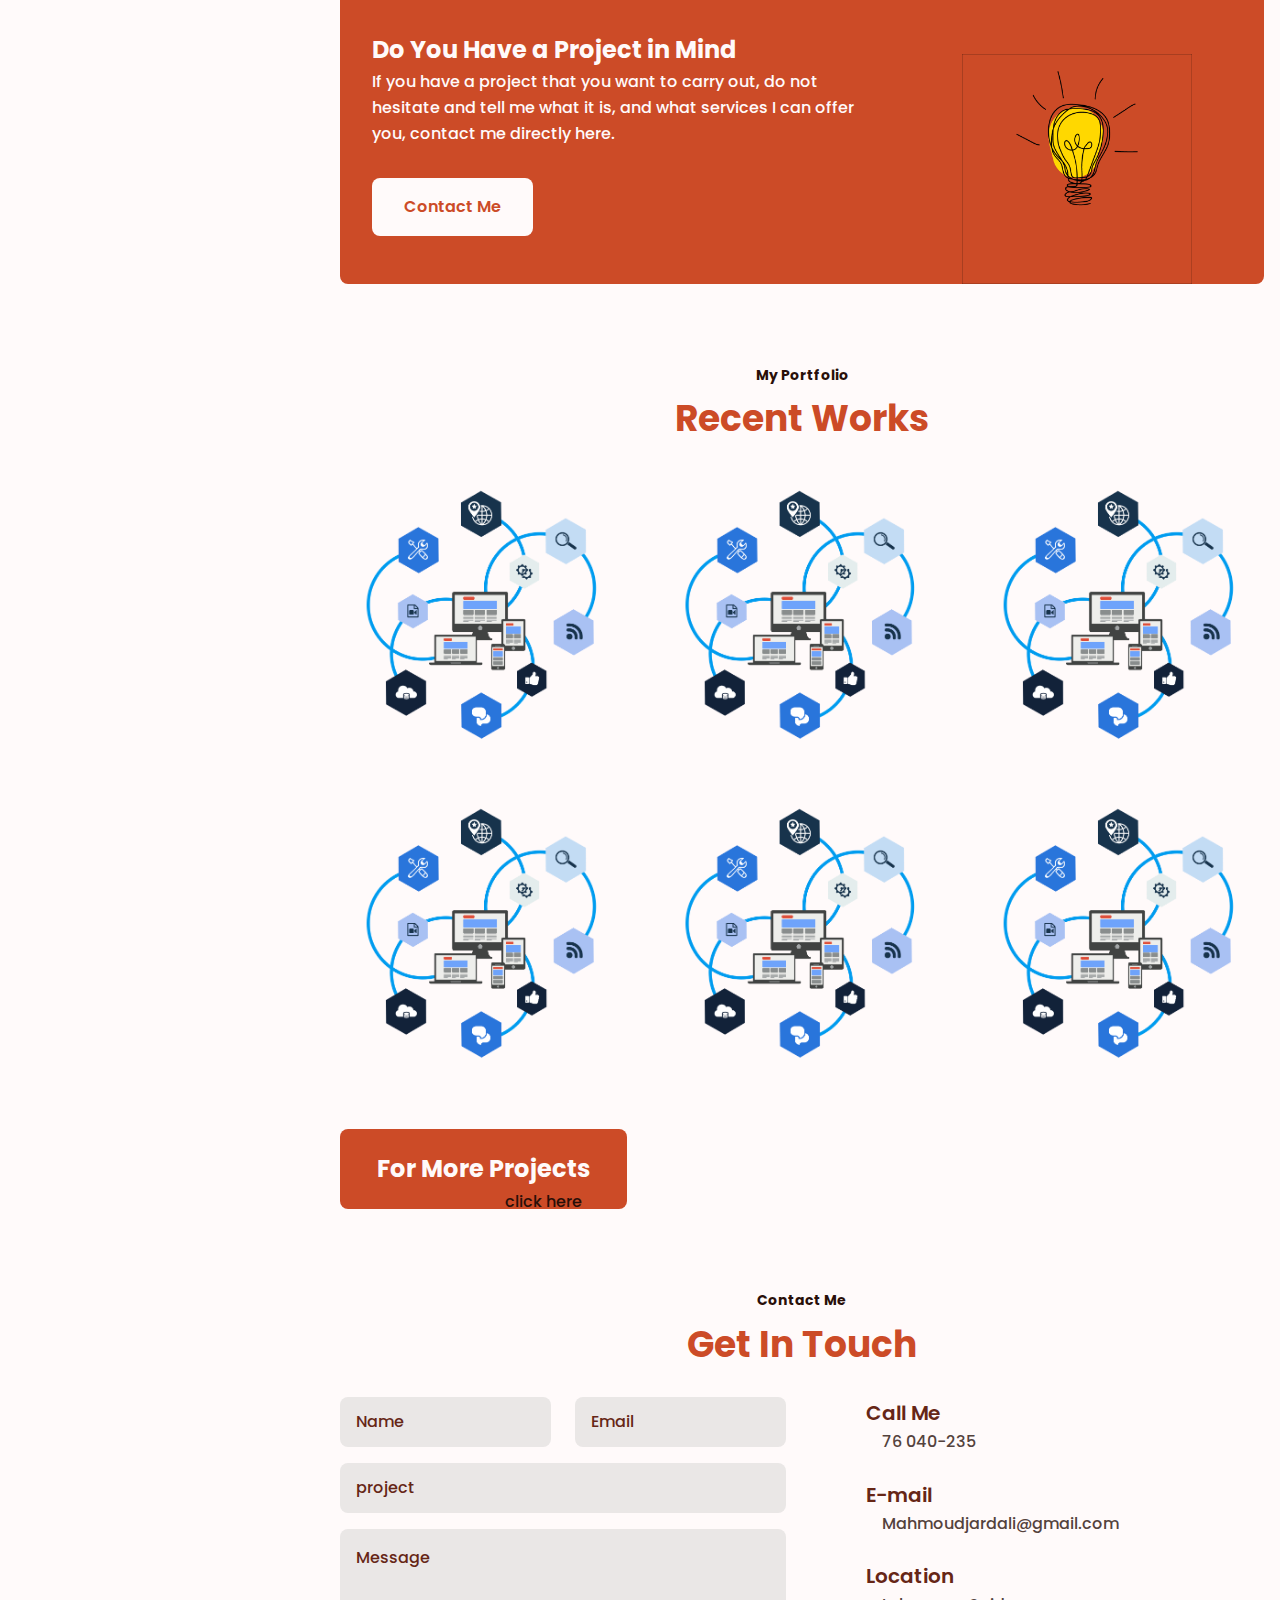
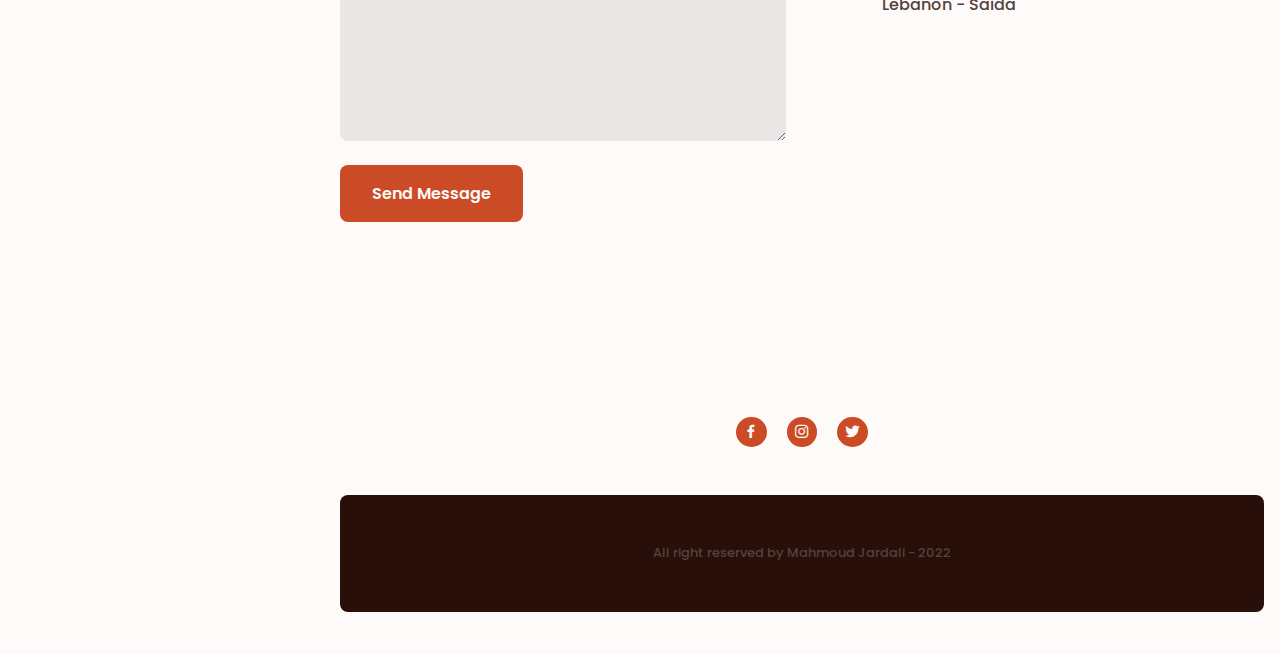
==== commit 14e62728: "Add files via upload" ====
--- a/index.html
+++ b/index.html
@@ -180,26 +180,28 @@
 
 
                     
-                <h2 class="section-title future">My Future Study</h2>
-
-
-                    <div class="skills__content">
-                        <h3 class="skills__subtitle">Back-End</h3>
-
-                        <div class="skills__data">
-                            <span class="skills__name">python</span>
-                            <span class="skills__number">loading</span>
-                            <span class="skills__bar skills__python"></span>
-                        </div>
-
-                        <div class="skills__data">
-                            <span class="skills__name">php</span>
-                            <span class="skills__number">loading</span>
-                            <span class="skills__bar skills__php"></span>
-                        </div>
+                    <div class="future">
+                      <h2 class="section-title future">My Future Study</h2>
+
+
+                        <div class="skills__content">
+                           <h3 class="skills__subtitle">Back-End</h3>
+
+                           <div class="skills__data">
+                             <span class="skills__name">python</span>
+                             <span class="skills__number">loading</span>
+                             <span class="skills__bar skills__python"></span>
+                           </div>
+
+                            <div class="skills__data">
+                              <span class="skills__name">php</span>
+                              <span class="skills__number">loading</span>
+                              <span class="skills__bar skills__php"></span>
+                            </div>
 
                 
-                    </div>
+                         </div>
+                     </div>
                 </div>
             </section>
 
@@ -248,7 +250,7 @@
                     <div class="education__content">
                         <div>
                             <h3 class="education__year">2022</h3>
-                            <span class="education__university">Johns Hopkins University @ coursera</span>
+                            <span class="education__university">Google @ coursera</span>
                         </div>
 
                         <div class="education__time">
@@ -371,6 +373,16 @@
                             <span class="works__title">Work 6</span>
                         </div>
                     </div>
+
+                    
+                    <div class="more__container">
+                         <div class="more__content">
+                               <h2 class="more__title">For More Projects</h2>
+                               <p class="more__des"><a href="#">click here</a></p>
+                          </div>
+                    </div>
+                    
+
                 </div>
             </section>
 
@@ -436,4 +448,4 @@
 
         <script src="main.js"></script>
     </body>
-</html>
+</html>--- a/style.css
+++ b/style.css
@@ -553,6 +553,40 @@
     top
 }
 
+.more__container{
+    width: 100%;
+    background-color: var(--first-color);
+    height: 80px;
+    cursor: pointer;
+    border-radius: .5rem;
+    margin: 20px 0 0 0;
+    display: flex;
+    justify-content: center;
+    align-items: center;
+    transition: .3s ease;
+}
+
+.more__container:hover{
+    background-color: var(--first-color-dark);
+}
+
+.more__content{
+}
+
+.more__title{
+    color: var(--first-color-lighten);
+}
+.more__des{
+    display: relative;
+}
+
+.more__des a{
+    position: absolute;
+    padding: 0.01rem 8rem;
+    color: var(--first-color-darken);
+}
+
+
 .contact__container{
     row-gap: 2rem;
 }
@@ -698,6 +732,39 @@
         text-align: initial;   
     }
 
+    .more__container{
+        width: 100%;
+        background-color: var(--first-color);
+        height: 80px;
+        cursor: pointer;
+        border-radius: .5rem;
+        margin: 20px 0 0 0;
+        display: flex;
+        justify-content: center;
+        align-items: center;
+        transition: .3s ease;
+    }
+
+    .more__container:hover{
+        background-color: var(--first-color-dark);
+    }
+
+    .more__content{
+    }
+
+    .more__title{
+        color: var(--first-color-lighten);
+    }
+    .more__des{
+        display: relative;
+    }
+
+    .more__des a{
+        position: absolute;
+        padding: 0.01rem 8rem;
+        color: var(--first-color-darken);
+    }
+
     .project__img{
         width: 230px;
         align-self: flex-end;
@@ -763,5 +830,7 @@
         width: 100%;
     }
 
+    
+
 
 }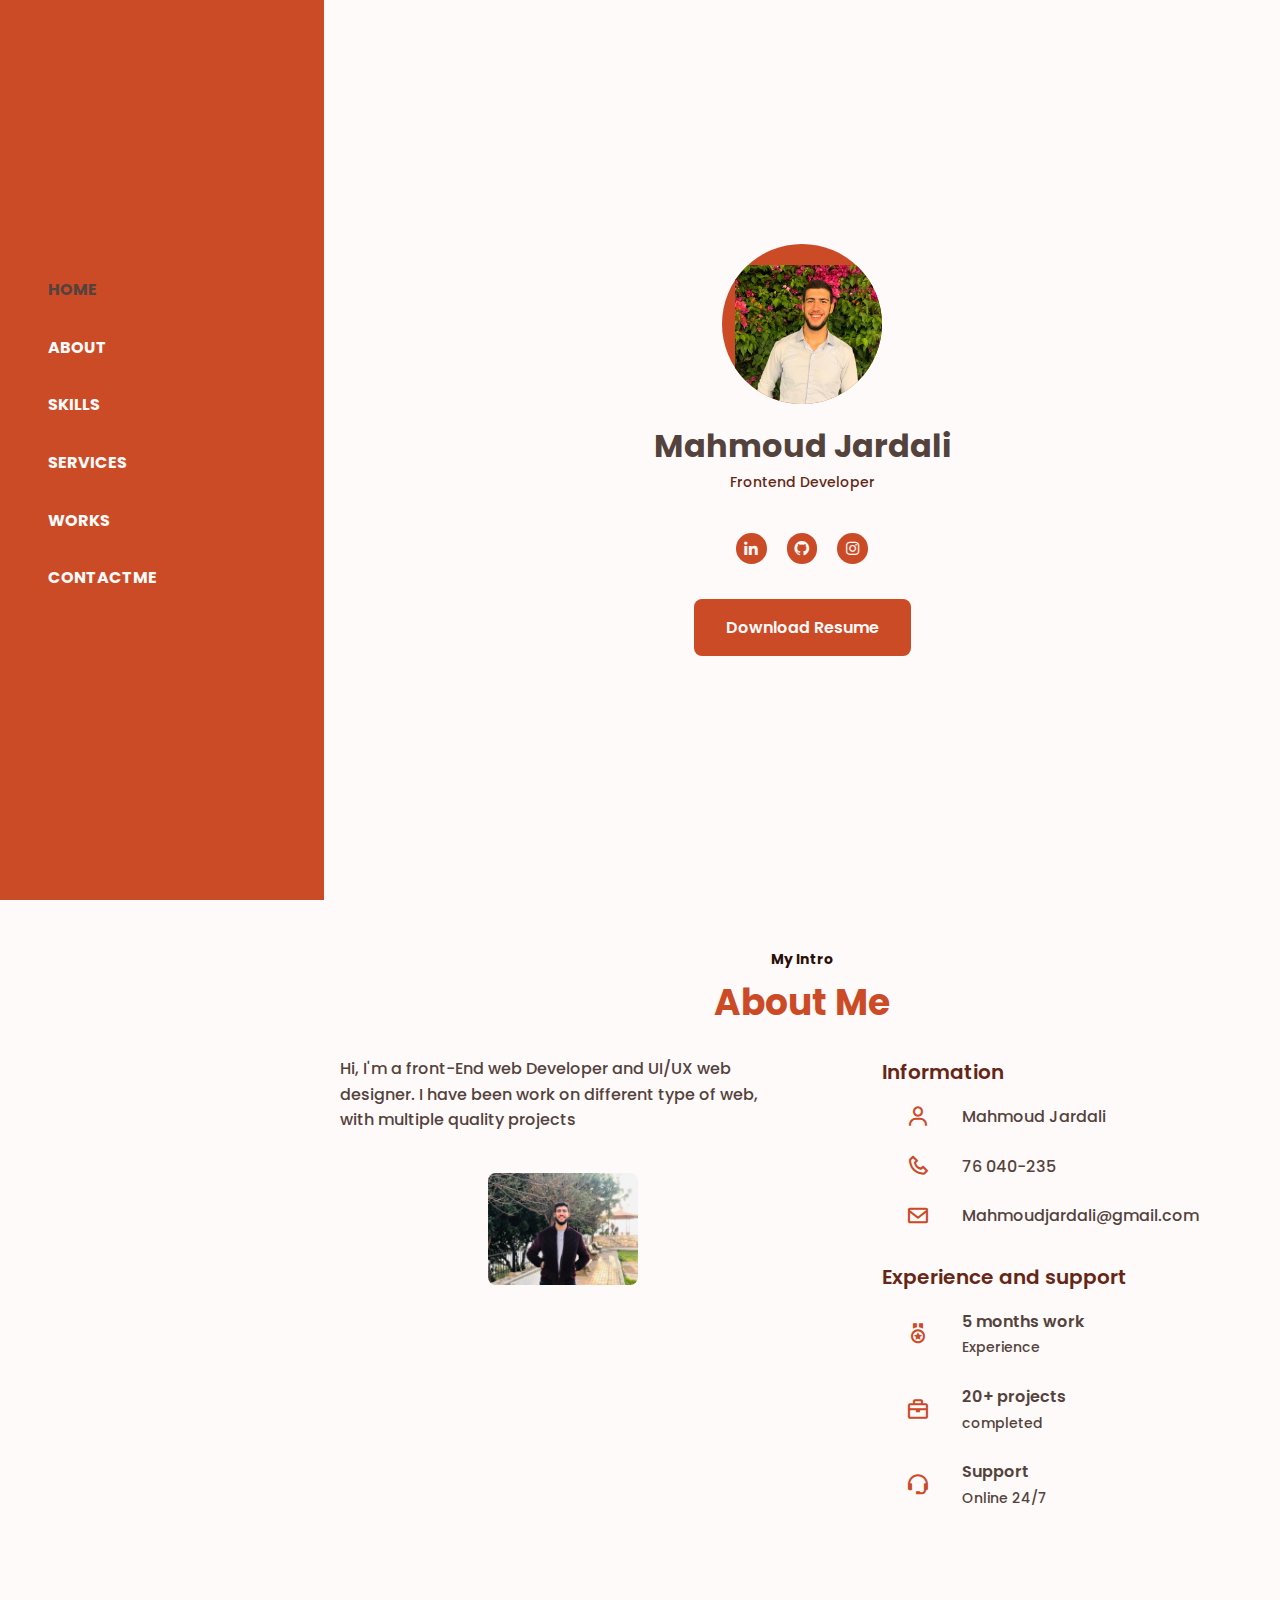
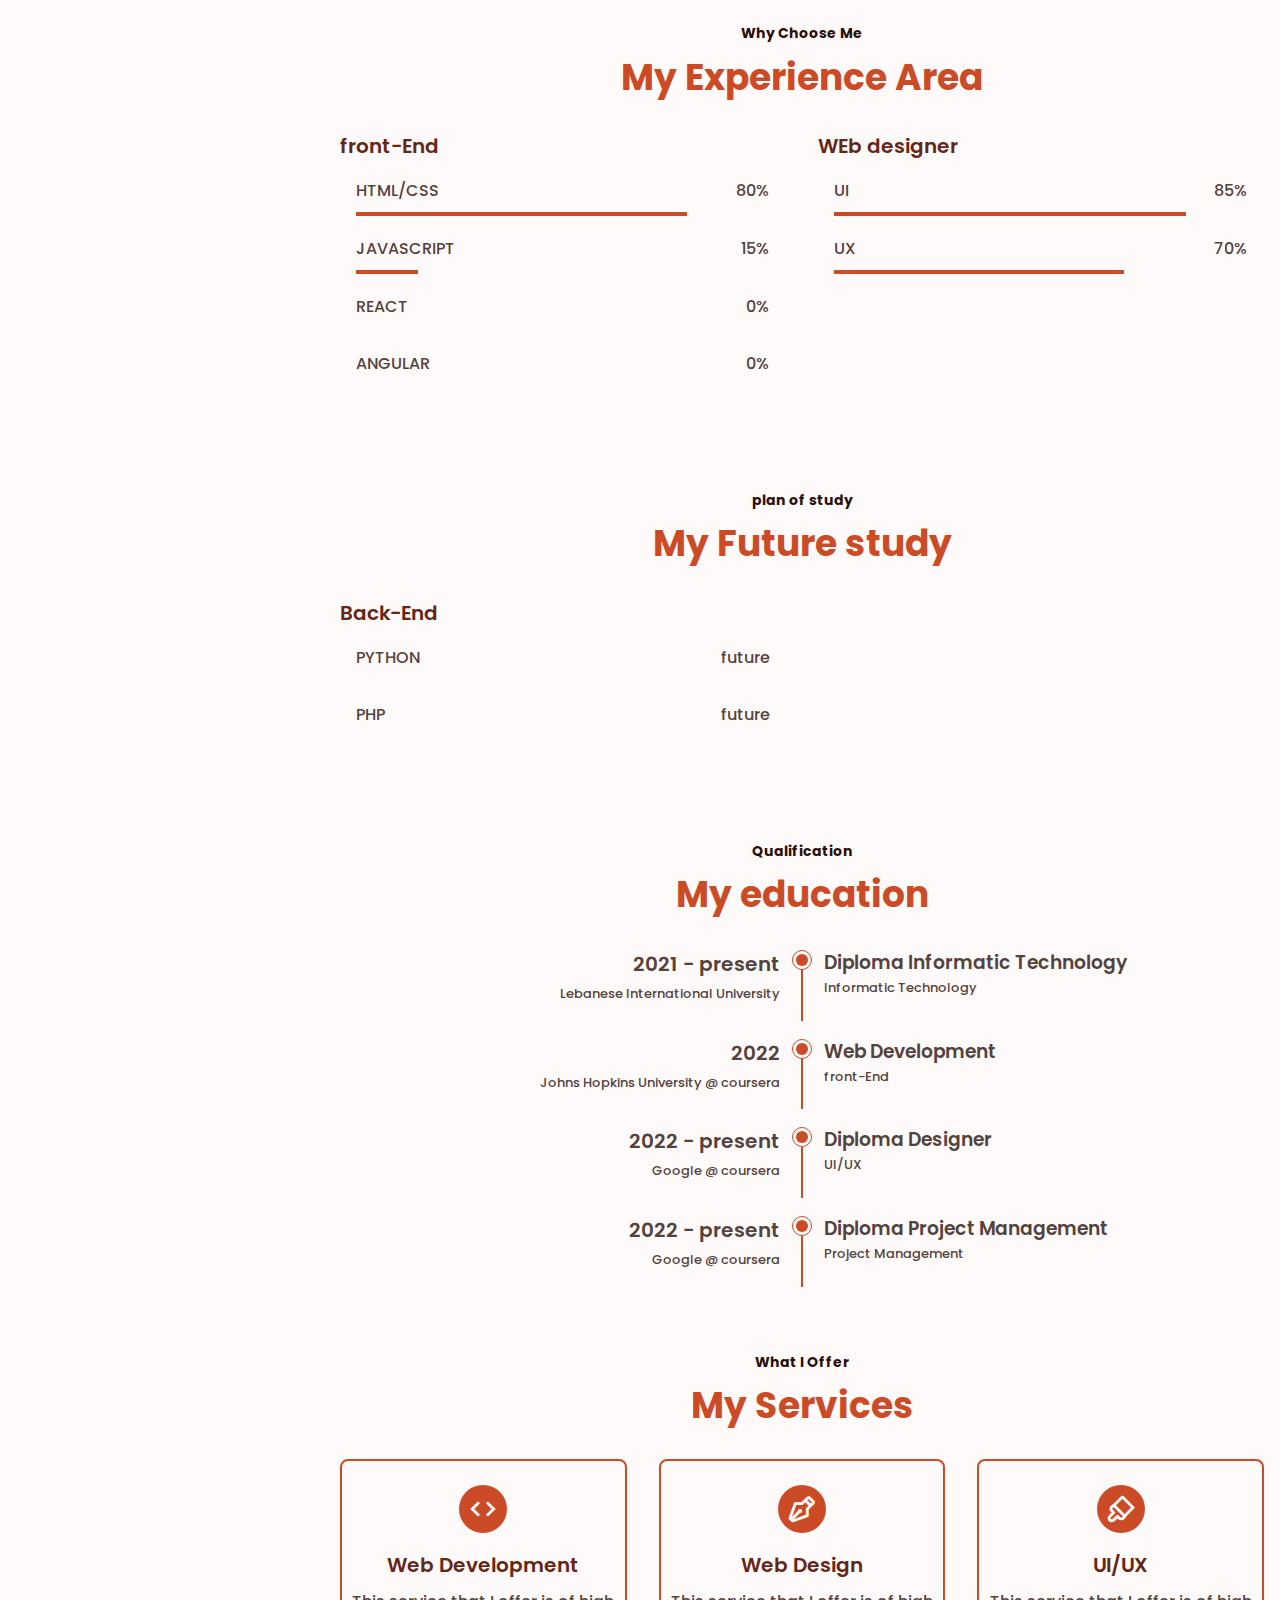
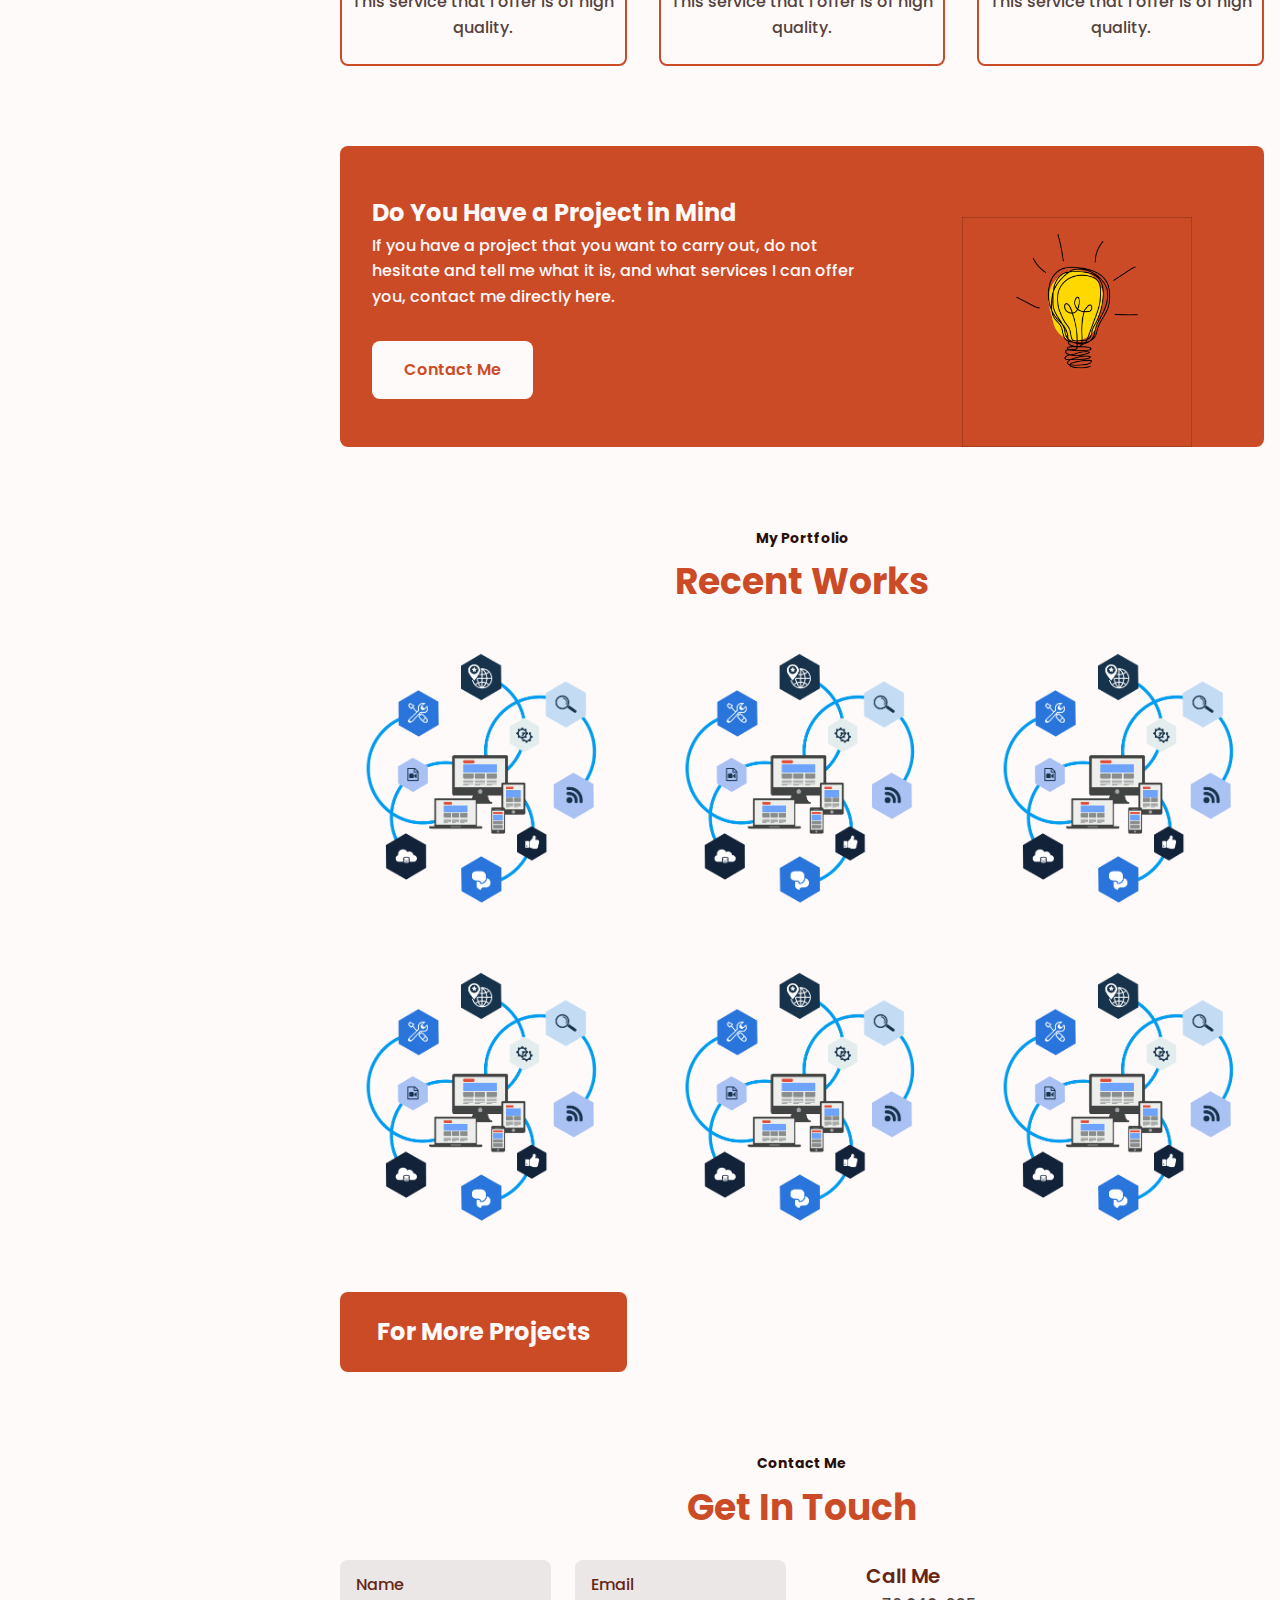
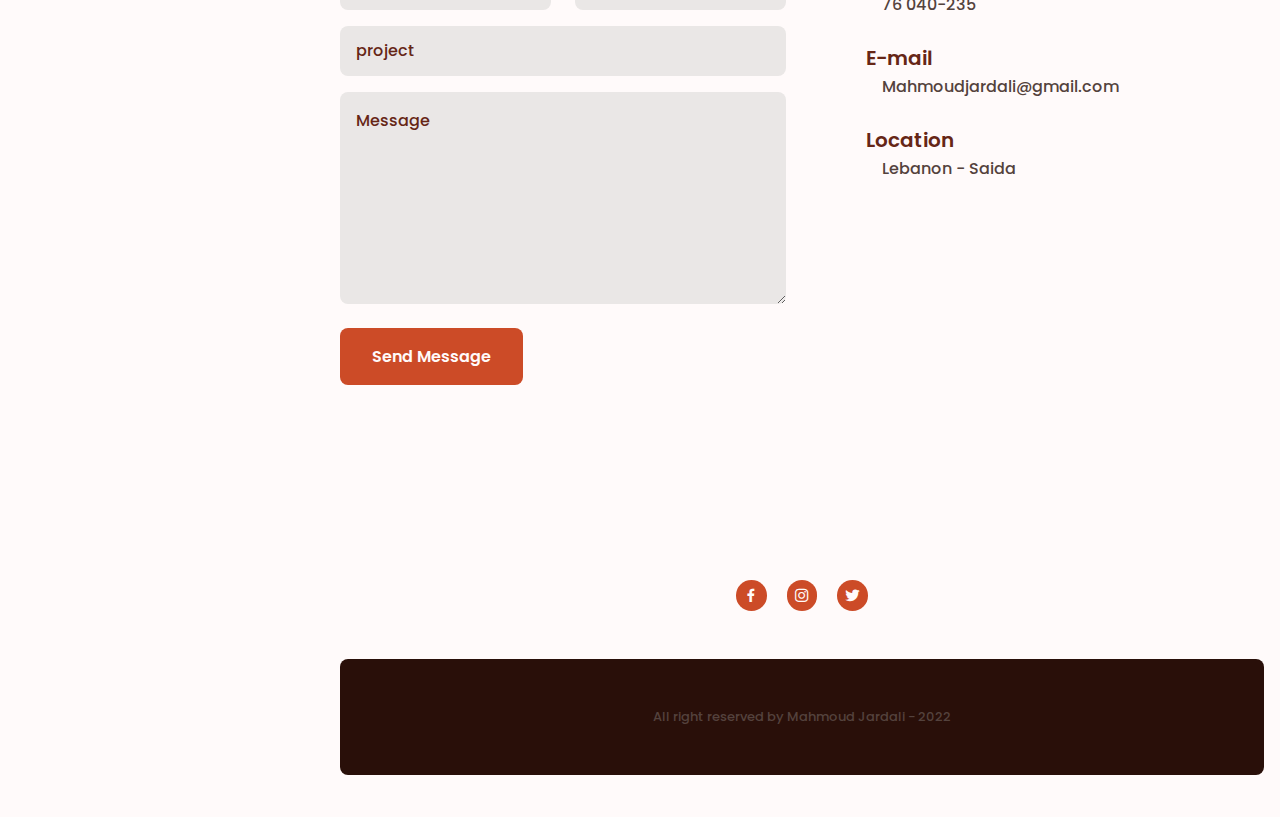
==== commit caa315b3: "Add files via upload" ====
--- a/index.html
+++ b/index.html
@@ -44,7 +44,7 @@
                 <div class="home__container bd-grid">
                     <div class="home__data">
                         <div class="home__img">
-                            <img src="p.jpg" alt="">
+                            <img src="pp.jpg" alt="">
                         </div>
 
                         <h1 class="home__tittle">Mahmoud Jardali</h1>
@@ -56,7 +56,7 @@
                             <a href="#" class="home__social-link"><i class='bx bxl-instagram'></i></a>
                         </div>
 
-                        <a download="" href="#" class="button home__button">Download Resume</a>
+                        <a download="" href="cv.mahmoudJardali.docx" class="button home__button">Download Resume</a>
                     </div>
                 </div>
             </section>
@@ -180,30 +180,40 @@
 
 
                     
-                    <div class="future">
-                      <h2 class="section-title future">My Future Study</h2>
-
-
-                        <div class="skills__content">
-                           <h3 class="skills__subtitle">Back-End</h3>
-
-                           <div class="skills__data">
-                             <span class="skills__name">python</span>
-                             <span class="skills__number">loading</span>
-                             <span class="skills__bar skills__python"></span>
-                           </div>
-
-                            <div class="skills__data">
-                              <span class="skills__name">php</span>
-                              <span class="skills__number">loading</span>
-                              <span class="skills__bar skills__php"></span>
-                            </div>
-
-                
-                         </div>
-                     </div>
-                </div>
-            </section>
+                    
+                </div>
+            </section>
+
+
+
+            <section class="skills section" id="skills">
+                <span class="section-subtitle">plan of study</span>
+                <h2 class="section-title">My Future study</h2>
+
+                <div class="skills__container bd-grid F">
+                    <div class="skills__content f">
+                        <h3 class="skills__subtitle">Back-End</h3>
+
+                        <div class="skills__data">
+                            <span class="skills__name">python</span>
+                            <span class="skills__number">future</span>
+                            <span class="skills__bar skills__python"></span>
+                        </div>
+
+                        <div class="skills__data">
+                            <span class="skills__name">php</span>
+                            <span class="skills__number">future</span>
+                            <span class="skills__bar skills__php"></span>
+                        </div>
+
+                    
+                    </div>
+                </div>
+            </section>    
+
+
+
+
 
 
             <!----------------------education---------------------->
@@ -214,7 +224,7 @@
                 <div class="education__container bd-grid">
                     <div class="education__content">
                         <div>
-                            <h3 class="education__year">2021 - 2024</h3>
+                            <h3 class="education__year">2021 - present</h3>
                             <span class="education__university">Lebanese International University</span>
                         </div>
 
@@ -249,7 +259,7 @@
 
                     <div class="education__content">
                         <div>
-                            <h3 class="education__year">2022</h3>
+                            <h3 class="education__year">2022 - present</h3>
                             <span class="education__university">Google @ coursera</span>
                         </div>
 
@@ -261,6 +271,23 @@
                         <div>
                             <h3 class="eductaion__race">Diploma Designer</h3>
                             <span class="education__specialty">UI/UX</span>
+                        </div>
+                    </div>
+
+                    <div class="education__content">
+                        <div>
+                            <h3 class="education__year">2022 - present</h3>
+                            <span class="education__university">Google @ coursera</span>
+                        </div>
+
+                        <div class="education__time">
+                            <span class="education__rounder"></span>
+                            <span class="education__line"></span>
+                        </div>
+
+                        <div>
+                            <h3 class="eductaion__race">Diploma Project Management</h3>
+                            <span class="education__specialty">Project Management</span>
                         </div>
                     </div>
                     
@@ -322,7 +349,7 @@
                         <img src="2.png">
 
                         <div class="works__data">
-                            <a href="#" class="works__links"><i class="bx bx-link-alt"></i></a>
+                            <a href="#" target="_blank" class="works__link"><i class="bx bx-link-alt"></i></a>
                             <span class="works__title">Work 1</span>
                         </div>
                     </div>
@@ -377,8 +404,7 @@
                     
                     <div class="more__container">
                          <div class="more__content">
-                               <h2 class="more__title">For More Projects</h2>
-                               <p class="more__des"><a href="#">click here</a></p>
+                               <a href="work.html"><h2 class="more__title">For More Projects</h2></a>
                           </div>
                     </div>
                     
@@ -443,6 +469,13 @@
             </footer>
 
 
+
+            <!---------------------- Works Present---------------------->
+            <section class="present">
+
+            </section>
+
+
         </main>
 
 
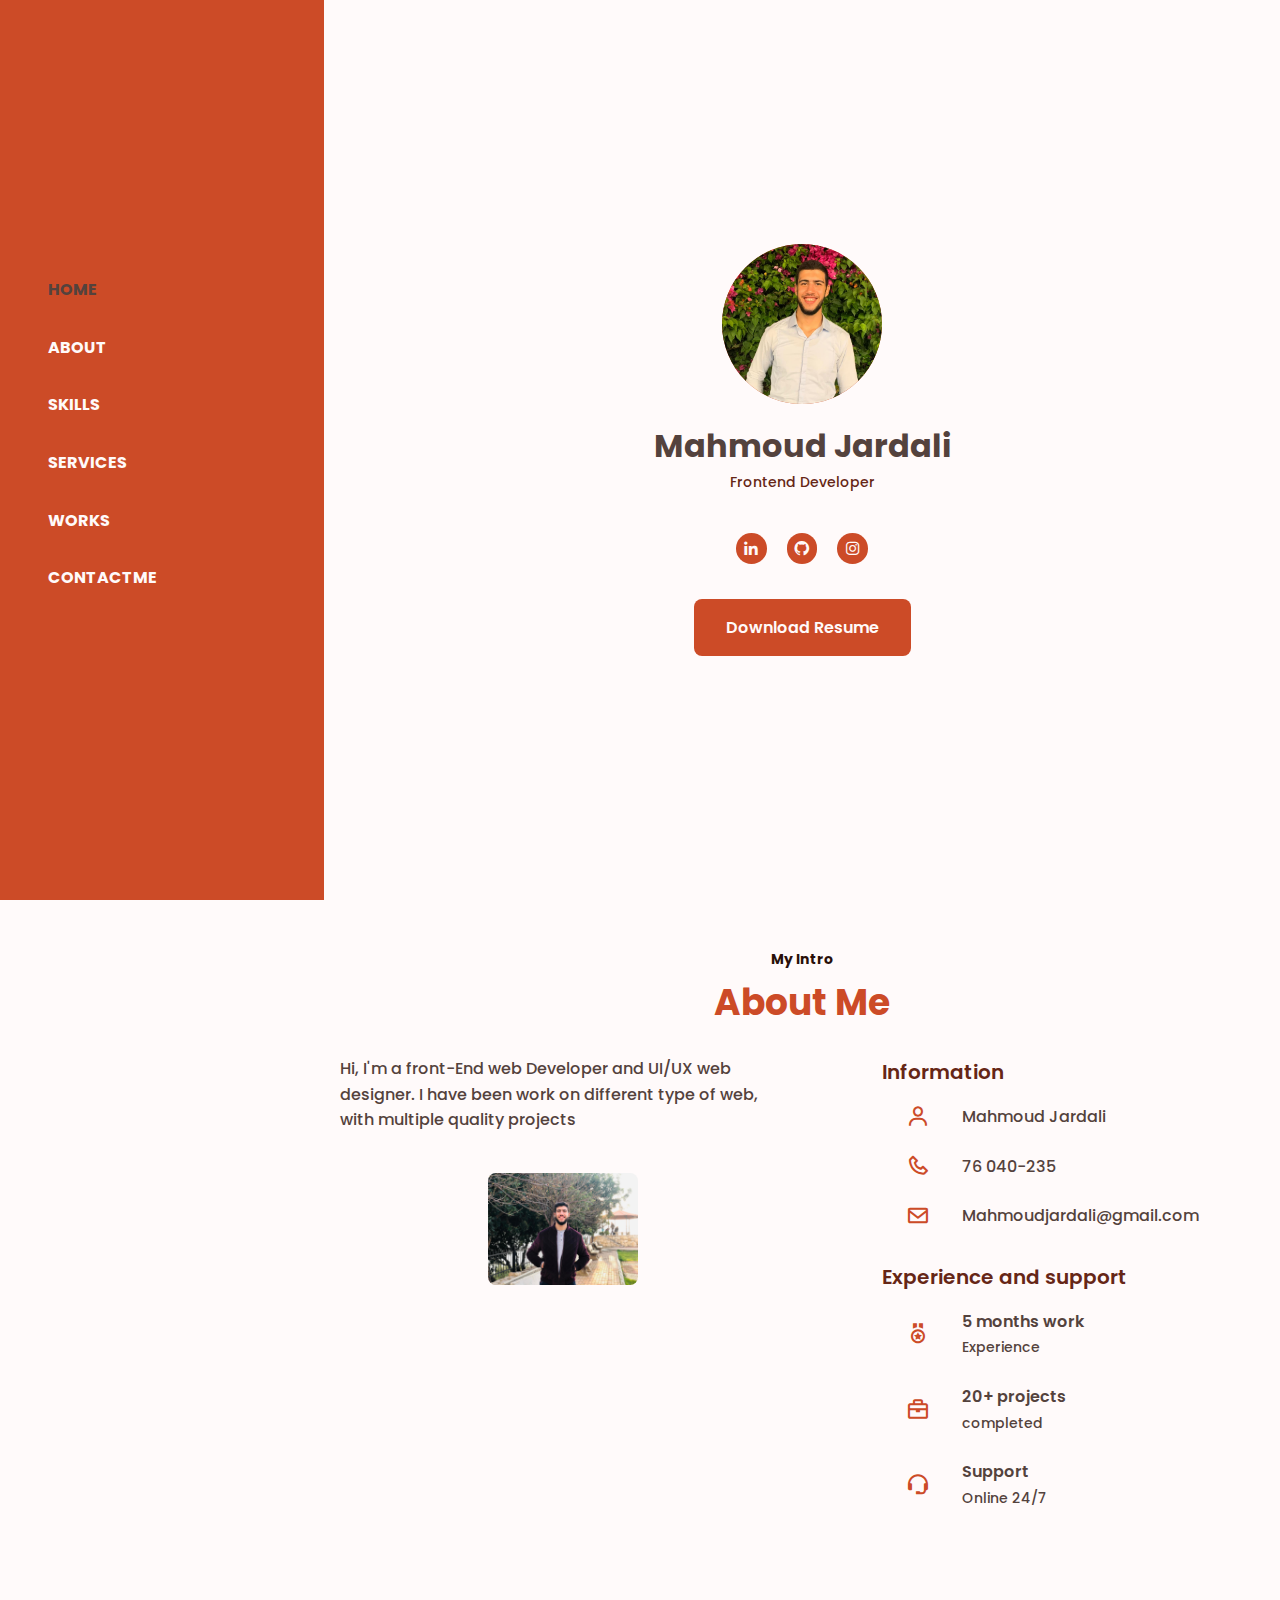
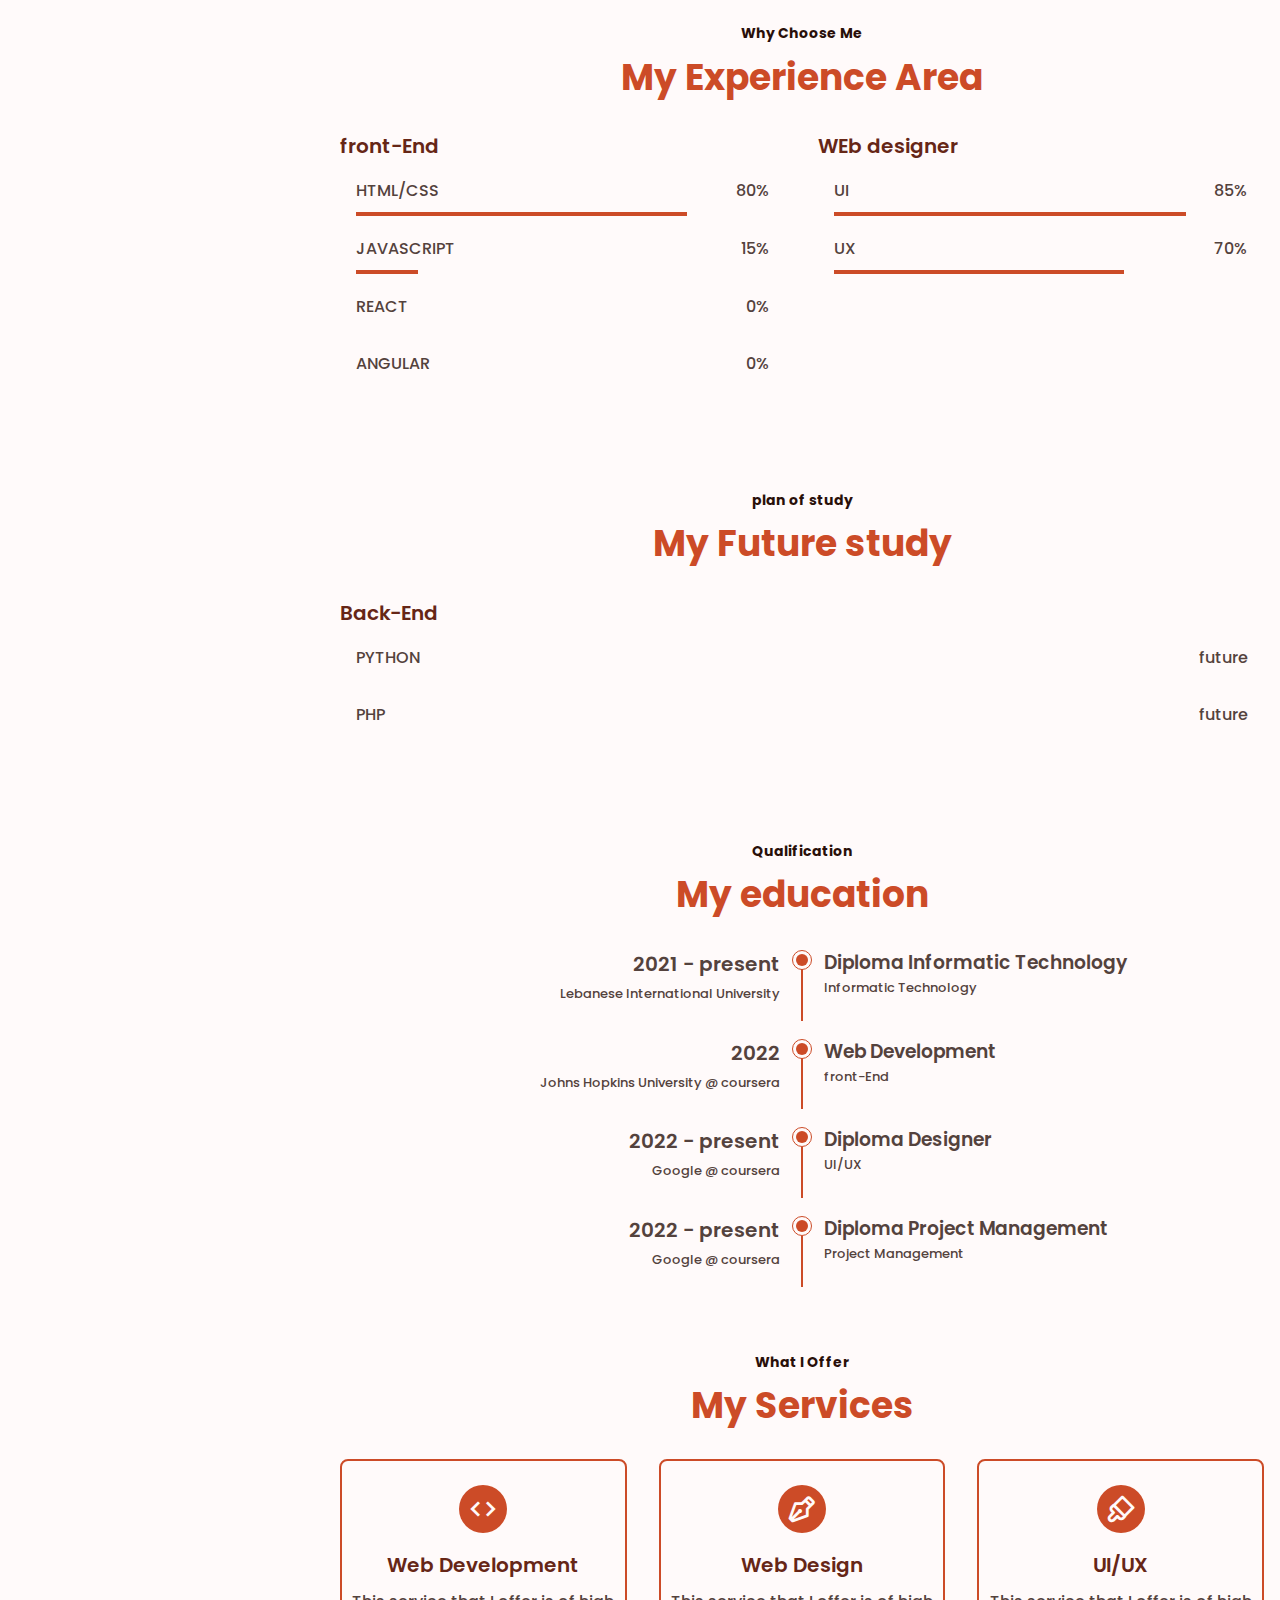
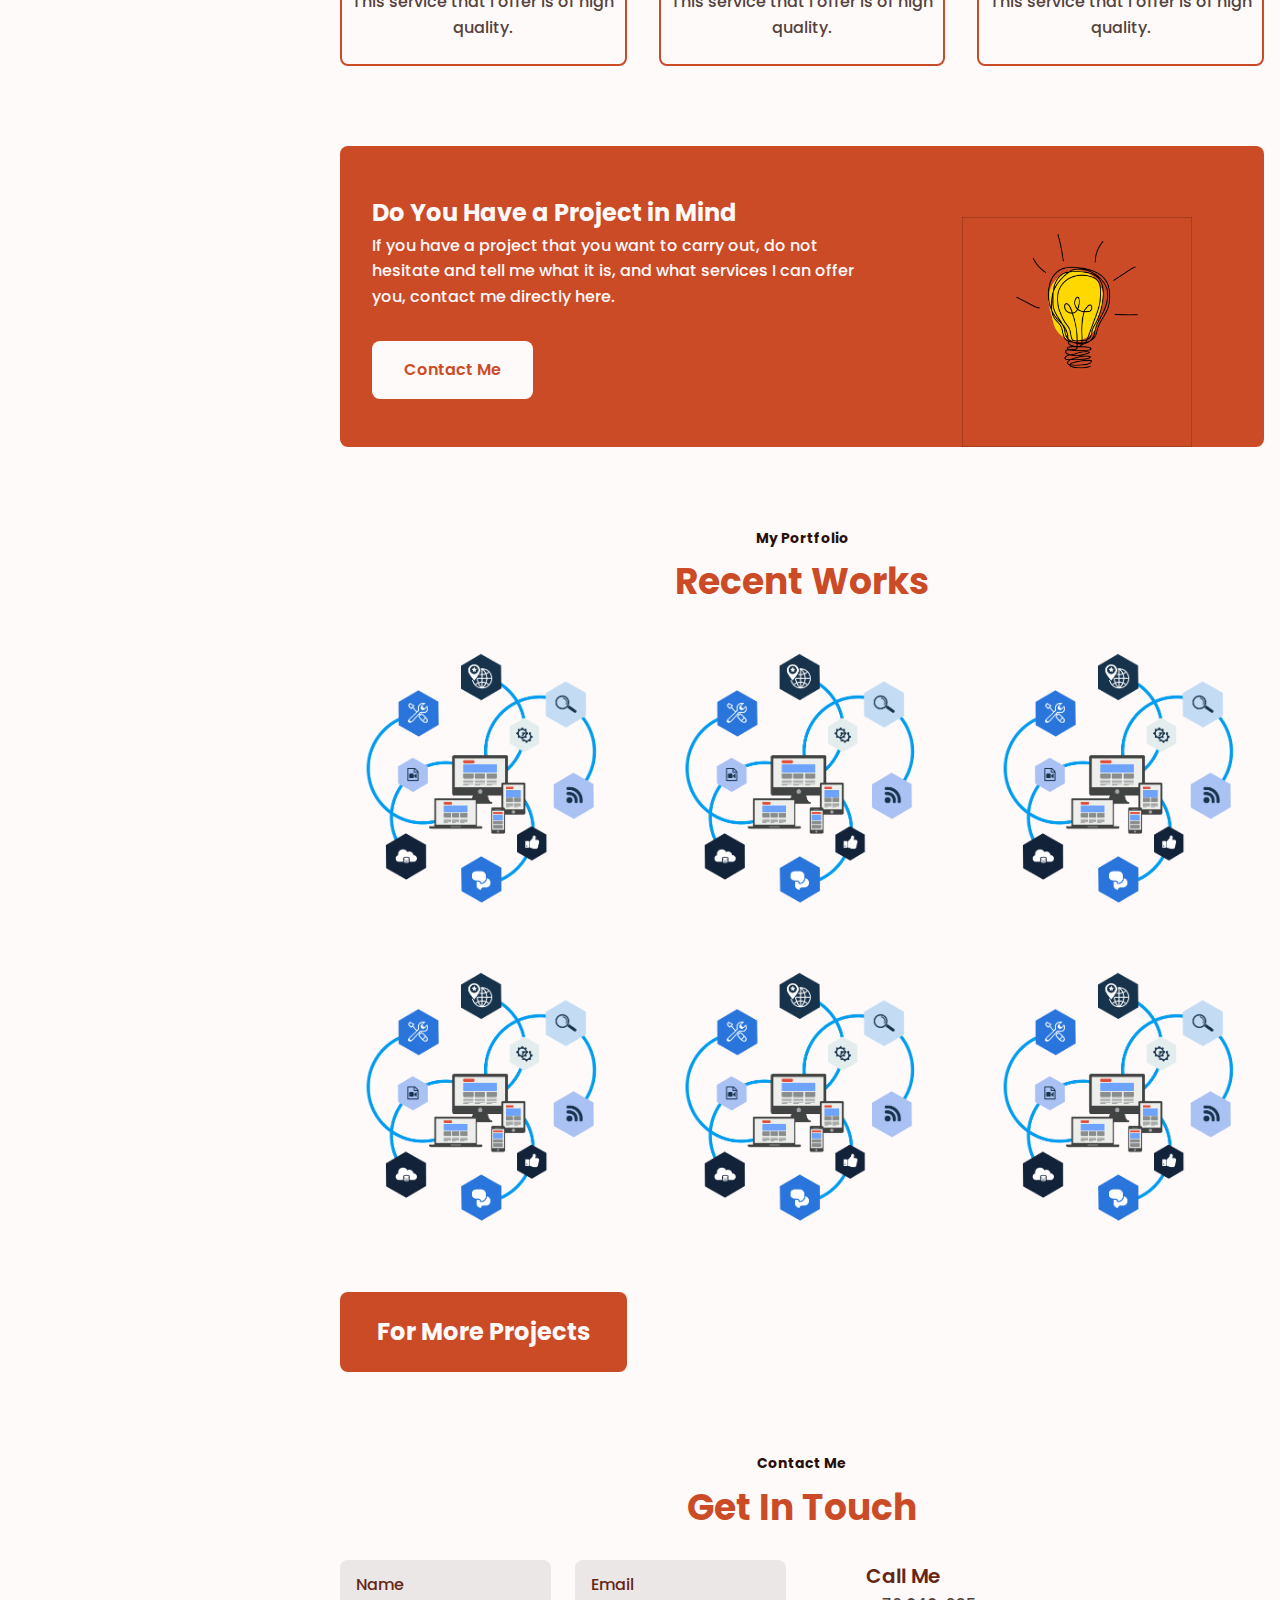
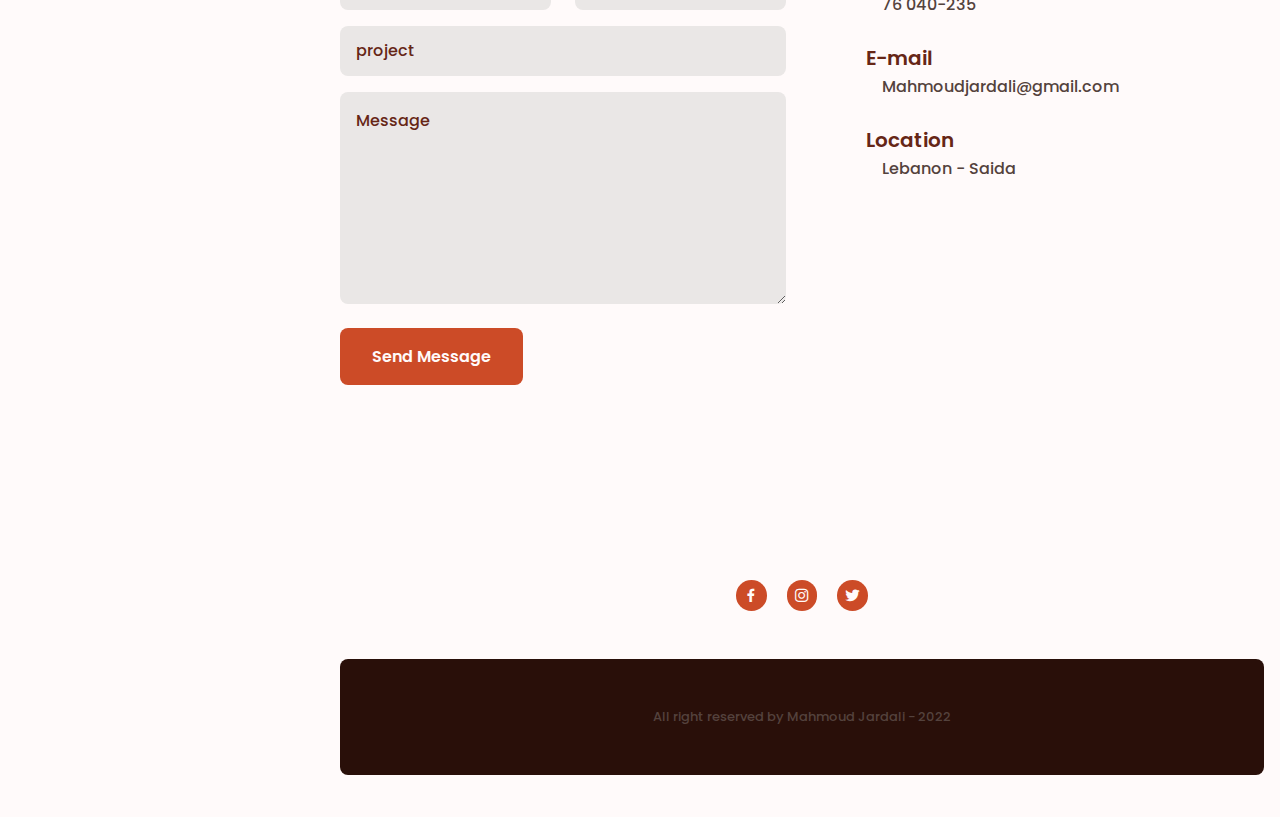
==== commit 61e9218b: "Add files via upload" ====
--- a/index.html
+++ b/index.html
@@ -56,7 +56,7 @@
                             <a href="#" class="home__social-link"><i class='bx bxl-instagram'></i></a>
                         </div>
 
-                        <a download="" href="cv.mahmoudJardali.docx" class="button home__button">Download Resume</a>
+                        <a download="" href="cv.mahmoudJardali.pdf" class="button home__button">Download Resume</a>
                     </div>
                 </div>
             </section>
--- a/style.css
+++ b/style.css
@@ -198,6 +198,7 @@
 }
 
 .home__img{
+    position: relative;
     padding-top: 1.3rem;
     padding-left: .8rem;
     width: 160px;
@@ -210,7 +211,10 @@
 
 
 .home__img img{
-    width: 155px;
+    position: absolute;
+    top: 0px;
+    left: 0px;
+    width: 555px;
 }
 
 .home__title{
@@ -709,6 +713,13 @@
         padding: 0 2rem;
     }
 
+    .F{
+        
+            grid-template-columns: repeat(1, 1fr);
+        
+    }
+    
+
     .tab{
         width: 207%;
     }
